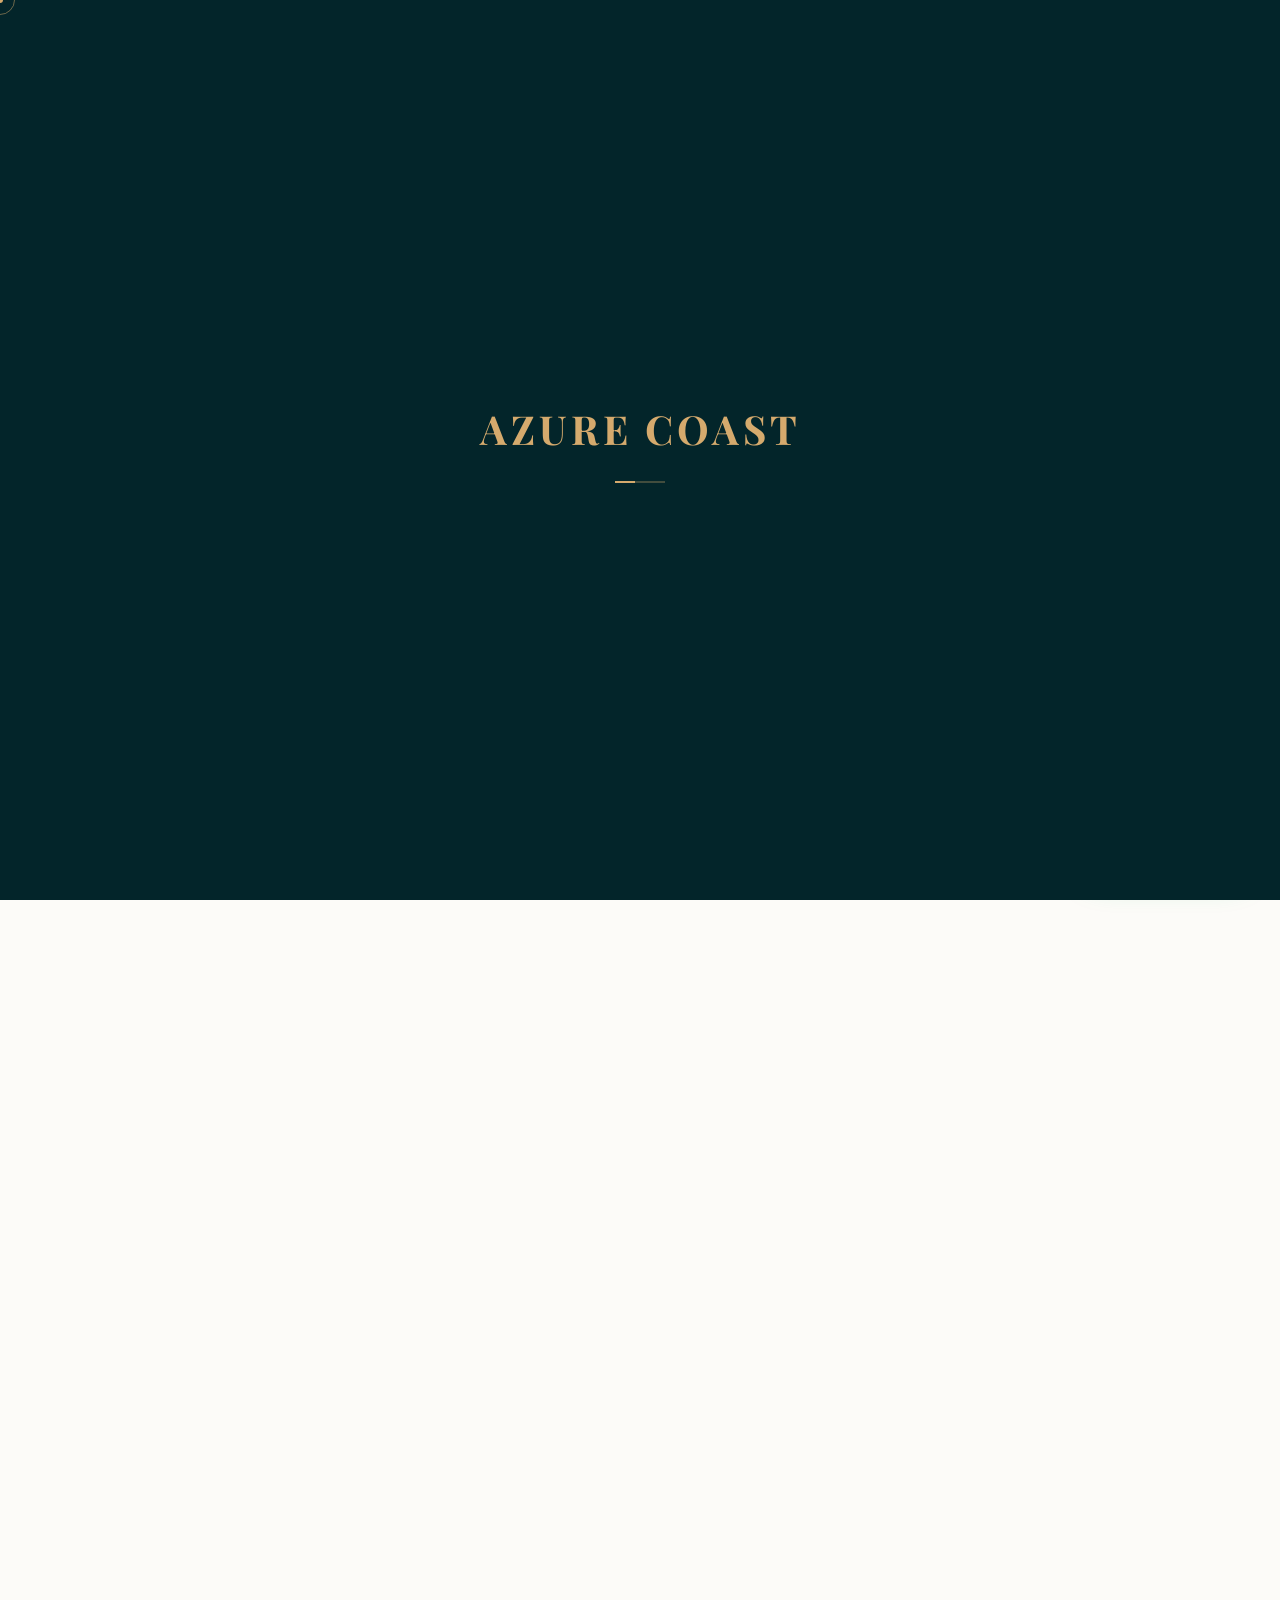
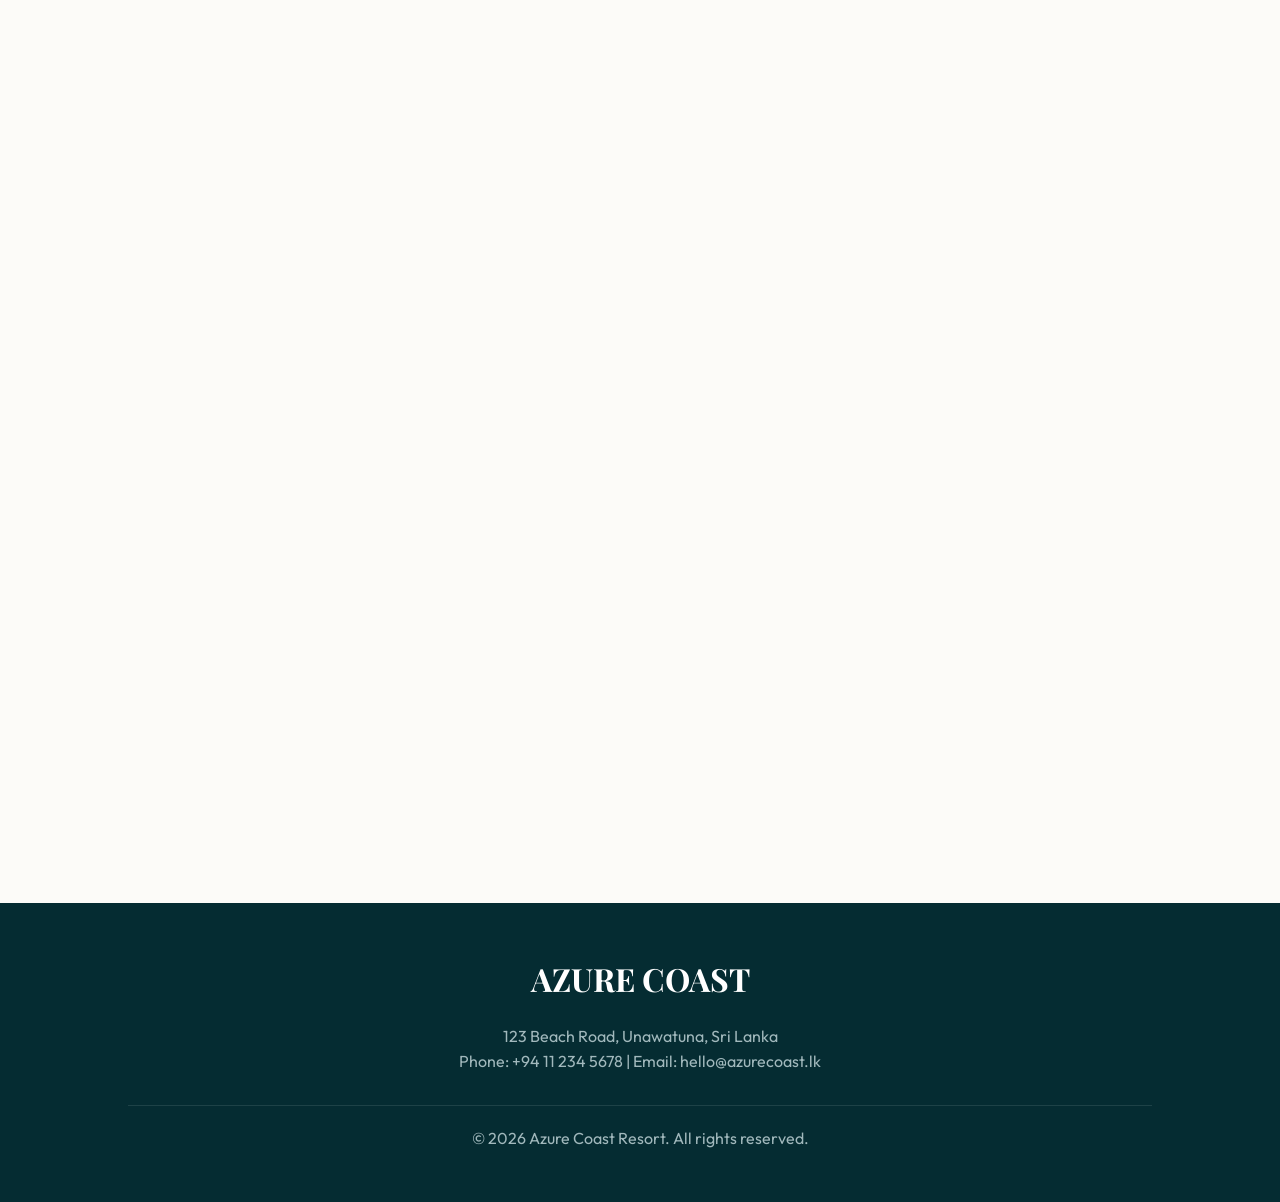
==== target/classes/static/index.html @ c419aaee "Initialize with static files at root" ====
<!DOCTYPE html>
<html lang="en">

<head>
    <meta charset="UTF-8">
    <meta name="viewport" content="width=device-width, initial-scale=1.0">
    <title>Azure Coast Resort | Luxury Beach Hotel Sri Lanka | Best Resort in Unawatuna</title>
    <meta name="description"
        content="Experience ultimate luxury at Azure Coast Resort, a premier beach hotel in Sri Lanka. Stunning ocean views, fine dining, and world-class hospitality in Unawatuna. Book your dream vacation today.">
    <meta name="keywords"
        content="beach hotel Sri Lanka, luxury resort Unawatuna, Sri Lanka beach holiday, Azure Coast Resort, boutique hotel Sri Lanka, best hotel near Galle">
    <link rel="canonical" href="https://azurecoast.lk/index.html">

    <!-- Open Graph / Facebook -->
    <meta property="og:type" content="website">
    <meta property="og:url" content="https://azurecoast.lk/">
    <meta property="og:title" content="Azure Coast Resort | Luxury Beach Hotel Sri Lanka">
    <meta property="og:description"
        content="Experience ultimate luxury at Azure Coast Resort. Stunning ocean views, fine dining, and world-class hospitality in Unawatuna.">
    <meta property="og:image" content="https://azurecoast.lk/images/hero.png">

    <!-- Twitter -->
    <meta property="twitter:card" content="summary_large_image">
    <meta property="twitter:url" content="https://azurecoast.lk/">
    <meta property="twitter:title" content="Azure Coast Resort | Luxury Beach Hotel Sri Lanka">
    <meta property="twitter:description"
        content="Experience ultimate luxury at Azure Coast Resort. Stunning ocean views, fine dining, and world-class hospitality in Unawatuna.">
    <meta property="twitter:image" content="https://azurecoast.lk/images/hero.png">

    <link rel="stylesheet" href="css/index.css">

    <!-- Structured Data (JSON-LD) -->
    <script type="application/ld+json">
    {
      "@context": "https://schema.org",
      "@type": "Hotel",
      "name": "Azure Coast Resort",
      "description": "A premier luxury beach hotel in Unawatuna, Sri Lanka offering stunning ocean views and world-class dining.",
      "image": "https://azurecoast.lk/images/hero.png",
      "address": {
        "@type": "PostalAddress",
        "streetAddress": "123 Beach Road",
        "addressLocality": "Unawatuna",
        "addressRegion": "South",
        "postalCode": "80600",
        "addressCountry": "LK"
      },
      "geo": {
        "@type": "GeoCoordinates",
        "latitude": 6.0142,
        "longitude": 80.2486
      },
      "url": "https://azurecoast.lk",
      "telephone": "+94112345678",
      "starRating": {
        "@type": "Rating",
        "ratingValue": "5"
      }
    }
    </script>
</head>

<body>
    <!-- Premium Preloader -->
    <div id="preloader"
        style="position: fixed; top: 0; left: 0; width: 100%; height: 100%; background: var(--primary); z-index: 9999; display: flex; justify-content: center; align-items: center; transition: opacity 0.8s ease-out;">
        <div style="text-align: center;">
            <h2 class="serif"
                style="color: var(--secondary); font-size: 2.5rem; letter-spacing: 4px; animation: pulse 2s infinite;">
                AZURE COAST</h2>
            <div
                style="width: 50px; height: 2px; background: rgba(213, 170, 109, 0.3); margin: 20px auto; position: relative; overflow: hidden;">
                <div
                    style="position: absolute; top: 0; left: 0; height: 100%; width: 20px; background: var(--secondary); animation: slide 1.5s infinite ease-in-out;">
                </div>
            </div>
        </div>
    </div>

    <!-- Custom Cursor -->
    <div class="cursor-dot"></div>
    <div class="cursor-outline"></div>

    <nav id="navbar">
        <a href="index.html" class="logo">AZURE COAST</a>
        <ul class="nav-links">
            <li><a href="index.html">Home</a></li>
            <li><a href="index.html#about">About</a></li>
            <li><a href="rooms.html">Rooms</a></li>
            <li><a href="menu.html">Dining</a></li>
            <li><a href="index.html#gallery">Gallery</a></li>
            <li><a href="index.html#reviews">Reviews</a></li>
            <li><a href="index.html#faq">FAQ</a></li>
            <li><a href="index.html#contact">Contact</a></li>
        </ul>
        <div class="menu-btn">
            <span></span>
            <span></span>
            <span></span>
        </div>
        <a href="#contact" class="btn btn-primary" style="padding: 10px 25px; font-size: 0.8rem;">Book Now</a>
    </nav>

    <section id="home" class="hero">
        <p>Welcome to Paradise</p>
        <h1>Unforgettable Sri Lankan Escape</h1>
        <p>Discover the perfect blend of modern luxury and tropical serenity on the pristine shores of the Indian Ocean.
        </p>
        <div class="hero-btns">
            <a href="#about" class="btn btn-primary btn-pulse">Explore More</a>
        </div>
    </section>

    <!-- Special Offers Section -->
    <section id="offers-section" style="background: white; display: none;">
        <div class="section-title">
            <h2>Exclusive Packages</h2>
            <p style="color:var(--secondary); font-weight:600; text-transform:uppercase; letter-spacing:2px;">Special
                deals for your perfect stay</p>
        </div>
        <div id="dynamic-offers"
            style="display: grid; grid-template-columns: repeat(auto-fit, minmax(300px, 1fr)); gap: 30px;">
            <!-- Offers loaded via JS -->
        </div>
    </section>

    <section id="about" class="reveal">
        <div class="section-title">
            <p>Our Story</p>
            <h2>Bespoke Coastal Luxury</h2>
        </div>
        <div class="about-grid">
            <div class="about-image reveal-left">
                <img src="images/hero.png" alt="Azure Coast Resort Exterior" class="hover-scale">
            </div>
            <div class="about-content reveal-right">
                <h3>A Sanctuary of Calm</h3>
                <p>Nestled along the golden sands of Sri Lanka's southern coastline, Azure Coast Resort offers a unique
                    escape where every moment is curated for your comfort. From our infinity pools that merge with the
                    horizon to our world-class spa treatments, we redefine the tropical getaway.</p>
                <br>
                <p>Whether you're seeking a romantic retreat or a family adventure, our resort provides the perfect
                    backdrop for memories that last a lifetime.</p>
                <br>
                <a href="#" class="btn btn-primary">Learn Our History</a>
            </div>
        </div>
    </section>

    <section id="rooms" class="reveal" style="background: #fdfaf7;">
        <div class="section-title">
            <p>Your Private Oasis</p>
            <h2>Luxury Accommodations</h2>
        </div>
        <div class="rooms-container" id="dynamic-rooms">
            <div class="room-card">
                <div class="room-img" style="background-image: url('images/suite.png');"></div>
                <div class="room-info">
                    <span class="room-price">From $250 / Night</span>
                    <h4>Ocean View Suite</h4>
                    <p>Wake up to panoramic views of the Indian Ocean from your private balcony.</p>
                    <br>
                    <a href="rooms.html" class="btn btn-primary" style="padding: 10px 20px; font-size: 0.7rem;">Explore
                        Suites</a>
                </div>
            </div>
            <div class="room-card">
                <div class="room-img" style="background-image: url('images/villa.png');"></div>
                <div class="room-info">
                    <span class="room-price">From $650 / Night</span>
                    <h4>Azure Family Villa</h4>
                    <p>Perfect for families, featuring a private pool and direct beach access.</p>
                    <br>
                    <a href="rooms.html" class="btn btn-primary" style="padding: 10px 20px; font-size: 0.7rem;">Explore
                        Suites</a>
                </div>
            </div>
            <div class="room-card">
                <div class="room-img" style="background-image: url('images/cabana.png');"></div>
                <div class="room-info">
                    <span class="room-price">From $400 / Night</span>
                    <h4>Honeymoon Cabana</h4>
                    <p>Our most romantic setting, tucked away in the palm grove with an outdoor spa.</p>
                    <br>
                    <a href="rooms.html" class="btn btn-primary" style="padding: 10px 20px; font-size: 0.7rem;">Explore
                        Suites</a>
                </div>
            </div>
        </div>
    </section>

    <section id="dining" class="reveal">
        <div class="section-title">
            <p>Taste the Tropics</p>
            <h2>Culinary Journey</h2>
        </div>
        <div class="about-grid">
            <div class="about-content reveal-left">
                <h3>Authentic Sri Lankan Flavors</h3>
                <p>Our kitchen is a celebration of the island's rich spice heritage. Each dish is prepared using
                    traditional recipes passed down through generations, using only the freshest local ingredients.</p>
                <br>
                <div class="dining-lists">
                    <div>
                        <h4 style="color: var(--secondary); margin-bottom: 10px;">Signature Dishes</h4>
                        <ul style="list-style: none; font-size: 0.9rem;">
                            <li style="margin-bottom: 8px;">• Jaffna Crab Curry</li>
                            <li style="margin-bottom: 8px;">• Traditional Rice & Curry</li>
                            <li style="margin-bottom: 8px;">• Fresh Lagoon Prawns</li>
                        </ul>
                    </div>
                    <div>
                        <h4 style="color: var(--secondary); margin-bottom: 10px;">Classic Favorites</h4>
                        <ul style="list-style: none; font-size: 0.9rem;">
                            <li style="margin-bottom: 8px;">• Egg Hoppers (Aappa)</li>
                            <li style="margin-bottom: 8px;">• Pol Sambol & Roast Paan</li>
                            <li style="margin-bottom: 8px;">• Wattalappam Dessert</li>
                        </ul>
                    </div>
                </div>
                <a href="menu.html" class="btn btn-primary">Explore Full Menu</a>
            </div>
            <div class="about-image reveal-right">
                <img src="images/food.png" alt="Traditional Sri Lankan Food" class="dining-img hover-scale">
            </div>
        </div>
    </section>

    <!-- Reviews Section -->
    <section id="reviews" class="reveal" style="background: #fff;">
        <div class="section-title">
            <p>Guest Stories</p>
            <h2>What Our Guests Say</h2>
        </div>
        <div id="dynamic-reviews"
            style="display: grid; grid-template-columns: repeat(auto-fit, minmax(300px, 1fr)); gap: 30px; margin-bottom: 50px;">
            <div
                style="background: #f8f9fa; padding: 40px; border-radius: 20px; border-left: 5px solid var(--secondary);">
                <div style="color: var(--secondary); margin-bottom: 15px;">⭐⭐⭐⭐⭐</div>
                <p style="font-style: italic; margin-bottom: 20px;">"The best beach holiday we've ever had. The food was
                    incredible, especially the Jaffna crab curry. The staff treated us like royalty!"</p>
                <div style="display: flex; align-items: center; gap: 15px;">
                    <div style="width: 50px; height: 50px; background: #ddd; border-radius: 50%;"></div>
                    <div>
                        <h5 style="color: var(--primary);">Sarah Jenkins</h5>
                        <small>United Kingdom</small>
                    </div>
                </div>
            </div>
            <div
                style="background: #f8f9fa; padding: 40px; border-radius: 20px; border-left: 5px solid var(--secondary);">
                <div style="color: var(--secondary); margin-bottom: 15px;">⭐⭐⭐⭐⭐</div>
                <p style="font-style: italic; margin-bottom: 20px;">"Absolute paradise. The Honeymoon Cabana was so
                    private and beautiful. We woke up to the sound of waves every morning. Highly recommended!"</p>
                <div style="display: flex; align-items: center; gap: 15px;">
                    <div style="width: 50px; height: 50px; background: #ddd; border-radius: 50%;"></div>
                    <div>
                        <h5 style="color: var(--primary);">Anura & Dilini</h5>
                        <small>Sri Lanka</small>
                    </div>
                </div>
            </div>
            <div
                style="background: #f8f9fa; padding: 40px; border-radius: 20px; border-left: 5px solid var(--secondary);">
                <div style="color: var(--secondary); margin-bottom: 15px;">⭐⭐⭐⭐⭐</div>
                <p style="font-style: italic; margin-bottom: 20px;">"Professional service and stunning views. The
                    infinity pool is out of this world. We will definitely be coming back next year."</p>
                <div style="display: flex; align-items: center; gap: 15px;">
                    <div style="width: 50px; height: 50px; background: #ddd; border-radius: 50%;"></div>
                    <div>
                        <h5 style="color: var(--primary);">Markus Weber</h5>
                        <small>Germany</small>
                    </div>
                </div>
            </div>
        </div>

        <div
            style="max-width: 600px; margin: 0 auto; background: #f8f9fa; padding: 40px; border-radius: 20px; box-shadow: 0 10px 30px rgba(0,0,0,0.05);">
            <h3 style="text-align: center; color: var(--primary); margin-bottom: 20px;">Share Your Experience</h3>
            <form id="review-form" style="display: flex; flex-direction: column; gap: 15px;">
                <input type="text" id="rev_name" placeholder="Your Name"
                    style="padding: 15px; border-radius: 10px; border: 1px solid #ddd;" required>
                <input type="text" id="rev_country" placeholder="Your Country"
                    style="padding: 15px; border-radius: 10px; border: 1px solid #ddd;" required>
                <textarea id="rev_text" placeholder="Write your review here..."
                    style="padding: 15px; border-radius: 10px; border: 1px solid #ddd; height: 100px;"
                    required></textarea>
                <button type="submit" class="btn btn-primary" style="align-self: flex-start;">Submit Review</button>
            </form>
        </div>
    </section>

    <section id="experiences" class="reveal" style="background: #f1f5f9;">
        <div class="section-title">
            <p>Beyond the Shore</p>
            <h2>Island Experiences</h2>
        </div>
        <div style="display: grid; grid-template-columns: repeat(auto-fit, minmax(250px, 1fr)); gap: 20px;">
            <div class="stagger-item"
                style="background: white; padding: 30px; border-radius: 20px; text-align: center; box-shadow: 0 10px 30px rgba(0,0,0,0.05);">
                <div class="float-element" style="font-size: 3rem; margin-bottom: 10px;">🐋</div>
                <h4 style="font-family: 'Playfair Display', serif; color: var(--primary); margin-bottom: 10px;">Whale
                    Watching</h4>
                <p>Set sail into the deep blue to witness the majestic blue whales in their natural habitat.</p>
            </div>
            <div class="stagger-item"
                style="background: white; padding: 30px; border-radius: 20px; text-align: center; box-shadow: 0 10px 30px rgba(0,0,0,0.05);">
                <div class="float-element" style="font-size: 3rem; margin-bottom: 10px;" style="animation-delay: 0.5s;">
                    🐢</div>
                <h4 style="font-family: 'Playfair Display', serif; color: var(--primary); margin-bottom: 10px;">Turtle
                    Conservation</h4>
                <p>Visit our nearby sanctuary and participate in the release of baby turtles into the ocean.</p>
            </div>
            <div class="stagger-item"
                style="background: white; padding: 30px; border-radius: 20px; text-align: center; box-shadow: 0 10px 30px rgba(0,0,0,0.05);">
                <div class="float-element" style="font-size: 3rem; margin-bottom: 10px;" style="animation-delay: 1s;">🧘
                </div>
                <h4 style="font-family: 'Playfair Display', serif; color: var(--primary); margin-bottom: 10px;">Daily
                    Yoga & Spa</h4>
                <p>Rejuvenate your mind and body with sunrise yoga on the beach and Ayurvedic spa treatments.</p>
            </div>
            <div class="stagger-item"
                style="background: white; padding: 30px; border-radius: 20px; text-align: center; box-shadow: 0 10px 30px rgba(0,0,0,0.05);">
                <div class="float-element" style="font-size: 3rem; margin-bottom: 10px;" style="animation-delay: 1.5s;">
                    🏄</div>
                <h4 style="font-family: 'Playfair Display', serif; color: var(--primary); margin-bottom: 10px;">Surfing
                    School</h4>
                <p>Learn to ride the waves of Unawatuna with our professional surf instructors.</p>
            </div>
        </div>
    </section>

    <section id="gallery" class="reveal">
        <div class="section-title">
            <p>Visual Journey</p>
            <h2>Resort Gallery</h2>
        </div>
        <div class="gallery-grid" id="dynamic-gallery">
            <div class="gallery-item"><img src="images/hero.png" alt="Azure Coast Resort Entrance"></div>
            <div class="gallery-item"><img src="images/suite.png" alt="Luxury Ocean View Suite Interior"></div>
            <div class="gallery-item"><img src="images/food.png" alt="Exquisite Dining Experience"></div>
            <div class="gallery-item"><img src="images/villa.png" alt="Family Villa with Private Pool"></div>
            <div class="gallery-item"><img src="images/cabana.png" alt="Honeymoon Cabana at Sunset"></div>
            <div class="gallery-item"
                style="background: var(--primary); display: flex; align-items: center; justify-content: center; border-radius: 10px; color: white; text-align: center; padding: 20px;">
                <div>
                    <h4 style="margin-bottom: 10px;">More Moments</h4>
                    <p style="font-size: 0.8rem;">Follow us on Instagram for daily updates</p>
                    <br>
                    <a href="#" class="btn btn-primary" style="padding: 10px 20px; font-size: 0.7rem;">@azurecoast</a>
                </div>
            </div>
        </div>
    </section>

    <section id="faq" class="reveal" style="background: #fdfaf7;">
        <div class="section-title">
            <p>Common Questions</p>
            <h2>Find Your Answers</h2>
        </div>
        <div class="faq-container" style="max-width: 800px; margin: 0 auto;">
            <div class="faq-item">
                <div class="faq-question">What is the check-in and check-out time?</div>
                <div class="faq-answer">Check-in time is from 2:00 PM, and check-out time is until 12:00 PM. Early
                    check-in or late check-out is subject to availability.</div>
            </div>
            <div class="faq-item">
                <div class="faq-question">Does the hotel provide airport transfers?</div>
                <div class="faq-answer">Yes, we provide luxury airport transfers from Bandaranaike International Airport
                    (BIA). Please contact us with your flight details to arrange a pickup.</div>
            </div>
            <div class="faq-item">
                <div class="faq-question">Are there any vegetarian/vegan options in the menu?</div>
                <div class="faq-answer">Absolutely! Our menu features a wide variety of authentic Sri Lankan vegetarian
                    and vegan dishes prepared with fresh local ingredients.</div>
            </div>
            <div class="faq-item">
                <div class="faq-question">Is the resort kid-friendly?</div>
                <div class="faq-answer">Yes, we are very family-oriented. Our Family Villa is perfect for kids, and we
                    offer a range of activities and kids' menus.</div>
            </div>
        </div>
    </section>

    <section id="location" class="reveal">
        <div class="section-title">
            <p>How to Reach Us</p>
            <h2>Our Location</h2>
        </div>
        <div class="map-container"
            style="border-radius: 20px; overflow: hidden; height: 400px; box-shadow: 0 10px 30px rgba(0,0,0,0.1);">
            <iframe
                src="https://www.google.com/maps/embed?pb=!1m18!1m12!1m3!1d15873.344403603417!2d80.24075459385966!3d6.014264654313271!2m3!1f0!2f0!3f0!3m2!1i1024!2i768!4f13.1!3m3!1m2!1s0x3ae172f3a61f52d9%3A0x6b499e19d20c58e4!2sUnawatuna%20Beach!5e0!3m2!1sen!2slk!4v1710594248542!5m2!1sen!2slk"
                width="100%" height="100%" style="border:0;" allowfullscreen="" loading="lazy"
                referrerpolicy="no-referrer-when-downgrade">
            </iframe>
        </div>
    </section>

    <section id="contact" class="reveal" style="background: var(--primary); color: white;">
        <div class="section-title">
            <p style="color: var(--accent);">Get In Touch</p>
            <h2 style="color: white;">Plan Your Stay</h2>
        </div>
        <div style="max-width: 600px; margin: 0 auto;">
            <form id="contact-form" style="display: flex; flex-direction: column; gap: 20px;">
                <input type="text" id="contact_name" placeholder="Full Name"
                    style="padding: 15px; border-radius: 10px; border: none;" required>
                <input type="email" id="contact_email" placeholder="Email Address"
                    style="padding: 15px; border-radius: 10px; border: none;" required>
                <select id="contact_room" style="padding: 15px; border-radius: 10px; border: none;">
                    <option value="">Select Room Type</option>
                    <option value="suite">Ocean View Suite</option>
                    <option value="penthouse">Panorama Penthouse</option>
                    <option value="deluxe">Garden Deluxe</option>
                </select>
                <textarea id="contact_message" placeholder="Special Requests"
                    style="padding: 15px; border-radius: 10px; border: none; height: 100px;"></textarea>
                <button type="submit" class="btn btn-primary">Send Inquiry</button>
            </form>
        </div>
    </section>

    <!-- Newsletter Section -->
    <section class="reveal" style="background: #064047; padding: 60px 10%; color: white; text-align: center;">
        <h2 style="font-family: 'Playfair Display', serif; font-size: 2.5rem; margin-bottom: 15px;">Subscribe for
            Updates</h2>
        <p style="color: #a1b8bc; margin-bottom: 30px;">Join our newsletter for exclusive offers, local events and more
            secret escapes.</p>
        <form id="newsletterForm"
            style="display: flex; justify-content: center; gap: 10px; max-width: 500px; margin: 0 auto; flex-wrap: wrap;">
            <input type="email" placeholder="Your Email Address" required
                style="flex-grow: 1; padding: 15px; border-radius: 5px; border: none; min-width: 250px;">
            <button type="submit" class="btn"
                style="background: var(--secondary); color: white; border: none; padding: 15px 30px; font-weight: bold; border-radius: 5px;">Subscribe</button>
        </form>
    </section>

    <footer style="padding: 50px 10%; background: #052c32; color: #a1b8bc; text-align: center;">
        <h3 class="serif" style="color: white; font-size: 2rem; margin-bottom: 20px;">AZURE COAST</h3>
        <p>123 Beach Road, Unawatuna, Sri Lanka</p>
        <p>Phone: +94 11 234 5678 | Email: hello@azurecoast.lk</p>
        <div style="margin-top: 30px; border-top: 1px solid rgba(255,255,255,0.1); padding-top: 20px;">
            <p>&copy; 2026 Azure Coast Resort. All rights reserved.</p>
        </div>
    </footer>

    <!-- WhatsApp Floating Button -->
    <a href="https://wa.me/94112345678" class="whatsapp-btn" target="_blank" aria-label="Chat on WhatsApp">
        <svg viewBox="0 0 448 512" width="25" height="25" fill="white">
            <path
                d="M380.9 97.1C339 55.1 283.2 32 223.9 32c-122.4 0-222 99.6-222 222 0 39.1 10.2 77.3 29.6 111L0 480l117.7-30.9c32.4 17.7 68.9 27 106.1 27h.1c122.3 0 224.1-99.6 224.1-222 0-59.3-25.2-115-67.1-157zm-157 341.6c-33.2 0-65.7-8.9-94-25.7l-6.7-4-69.8 18.3L72 359.2l-4.4-7c-18.5-29.4-28.2-63.3-28.2-98.2 0-101.7 82.8-184.5 184.6-184.5 49.3 0 95.6 19.2 130.4 54.1 34.8 34.9 56.2 81.2 56.1 130.5 0 101.8-84.9 184.6-186.6 184.6zm101.2-138.2c-5.5-2.8-32.8-16.2-37.9-18-5.1-1.9-8.8-2.8-12.5 2.8-3.7 5.6-14.3 18-17.6 21.8-3.2 3.7-6.5 4.2-12 1.4-5.5-2.8-23.2-8.5-44.2-27.2-16.4-14.6-27.4-32.7-30.6-38.2-3.2-5.6-.3-8.6 2.5-11.3 2.5-2.5 5.6-6.5 8.3-9.7 2.8-3.3 3.7-5.6 5.5-9.3 1.8-3.7 .9-6.9-.5-9.7-1.4-2.8-12.5-30.1-17.1-41.2-4.5-10.8-9.1-9.3-12.5-9.5-3.2-.2-6.9-.2-10.6-.2-3.7 0-9.7 1.4-14.8 6.9-5.1 5.6-19.4 19-19.4 46.3 0 27.3 19.9 53.7 22.6 57.4 2.8 3.7 39.1 59.7 94.8 83.8 13.2 5.8 23.5 9.2 31.6 11.8 13.3 4.2 25.4 3.6 35 2.2 10.7-1.6 32.8-13.4 37.4-26.4 4.6-13 4.6-24.1 3.2-26.4-1.3-2.5-5-3.9-10.5-6.6z" />
        </svg>
        <span>Chat with Us</span>
    </a>

    <script src="js/index.js?v=2.0"></script>
</body>

</html>
---- target/classes/static/css/index.css ----
@import url('https://fonts.googleapis.com/css2?family=Outfit:wght@300;400;600;700&family=Playfair+Display:ital,wght@0,400;0,700;1,400&display=swap');

:root {
    --primary: #03252a;
    /* Richer Dark Teal */
    --secondary: #d5aa6d;
    /* Premium Gold */
    --accent: #f2ebd9;
    /* Warm Champagne */
    --text-dark: #19272b;
    --text-light: #ffffff;
    --background: #fcfbf8;
    --glass: rgba(255, 255, 255, 0.1);
    --transition: all 0.6s cubic-bezier(0.25, 1, 0.35, 1);
    --ease-out: cubic-bezier(0.34, 1.56, 0.64, 1);
}

/* Custom Selection / Scrollbar */
::selection {
    background: var(--secondary);
    color: #fff;
}

::-webkit-scrollbar {
    width: 10px;
}

::-webkit-scrollbar-track {
    background: var(--background);
}

::-webkit-scrollbar-thumb {
    background: var(--primary);
    border-radius: 5px;
}

::-webkit-scrollbar-thumb:hover {
    background: var(--secondary);
}

* {
    margin: 0;
    padding: 0;
    box-sizing: border-box;
}

body {
    font-family: 'Outfit', sans-serif;
    line-height: 1.6;
    color: var(--text-dark);
    background-color: var(--background);
    overflow-x: hidden;
}

h1,
h2,
h3,
.serif {
    font-family: 'Playfair Display', serif;
}

/* Navigation */
nav {
    position: fixed;
    top: 0;
    width: 100%;
    padding: 20px 50px;
    display: flex;
    justify-content: space-between;
    align-items: center;
    z-index: 1000;
    transition: var(--transition);
}

nav.scrolled {
    background: rgba(255, 255, 255, 0.85);
    backdrop-filter: blur(15px);
    -webkit-backdrop-filter: blur(15px);
    box-shadow: 0 5px 30px rgba(0, 0, 0, 0.05);
    padding: 15px 50px;
}

.logo {
    font-size: 1.8rem;
    font-weight: 700;
    color: var(--text-light);
    text-decoration: none;
    letter-spacing: 2px;
}

nav.scrolled .logo {
    color: var(--primary);
}

.nav-links {
    display: flex;
    gap: 30px;
    list-style: none;
}

.nav-links a {
    text-decoration: none;
    color: var(--text-light);
    font-weight: 500;
    font-size: 0.9rem;
    text-transform: uppercase;
    letter-spacing: 1px;
    transition: var(--transition);
}

nav.scrolled .nav-links a {
    color: var(--text-dark);
}

.nav-links a:hover {
    color: var(--secondary);
}

/* Hero Section */
.hero {
    height: 100vh;
    background: linear-gradient(rgba(0, 0, 0, 0.3), rgba(0, 0, 0, 0.3)), url('../images/hero.png');
    background-size: cover;
    background-position: center;
    display: flex;
    flex-direction: column;
    justify-content: center;
    align-items: center;
    text-align: center;
    color: white;
    padding: 0 20px;
}

.hero h1 {
    font-size: 5rem;
    margin-bottom: 20px;
    opacity: 0;
    transform: translateY(30px);
    animation: fadeInUp 1s forwards 0.5s;
}

.hero p {
    font-size: 1.5rem;
    margin-bottom: 30px;
    max-width: 700px;
    opacity: 0;
    transform: translateY(30px);
    animation: fadeInUp 1s forwards 0.8s;
}

.btn {
    padding: 15px 40px;
    border-radius: 50px;
    text-decoration: none;
    font-weight: 600;
    text-transform: uppercase;
    letter-spacing: 1px;
    transition: var(--transition);
    cursor: pointer;
    border: none;
}

.btn-primary {
    background: var(--secondary);
    color: white;
    position: relative;
    overflow: hidden;
    z-index: 1;
}

.btn-primary::before {
    content: '';
    position: absolute;
    top: 0;
    left: 0;
    width: 0;
    height: 100%;
    background: var(--primary);
    transition: var(--transition);
    z-index: -1;
    border-radius: 50px;
}

.btn-primary:hover {
    color: white;
    transform: translateY(-3px);
    box-shadow: 0 10px 25px rgba(213, 170, 109, 0.4);
}

.btn-primary:hover::before {
    width: 100%;
}

/* Sections */
section {
    padding: 100px 10%;
}

.section-title {
    text-align: center;
    margin-bottom: 60px;
}

.section-title h2 {
    font-size: 3rem;
    color: var(--primary);
    margin-bottom: 15px;
}

.section-title p {
    color: var(--secondary);
    font-weight: 600;
    text-transform: uppercase;
    letter-spacing: 2px;
}

/* Features/About */
.about-grid {
    display: grid;
    grid-template-columns: 1fr 1fr;
    gap: 50px;
    align-items: center;
}

.about-content h3 {
    font-size: 2.5rem;
    margin-bottom: 20px;
    color: var(--primary);
}

.about-image img {
    width: 100%;
    border-radius: 20px;
    box-shadow: 20px 20px 0 var(--accent);
}

/* Room Cards */
.rooms-container {
    display: grid;
    grid-template-columns: repeat(auto-fit, minmax(300px, 1fr));
    gap: 30px;
}

.room-card {
    background: white;
    border-radius: 20px;
    overflow: hidden;
    box-shadow: 0 10px 30px rgba(0, 0, 0, 0.05);
    transition: var(--transition);
}

.room-card:hover {
    transform: translateY(-10px);
    box-shadow: 0 20px 40px rgba(0, 0, 0, 0.1);
}

.room-img {
    height: 250px;
    background-size: cover;
    background-position: center;
}

.room-info {
    padding: 30px;
}

.room-info h4 {
    font-family: 'Playfair Display', serif;
    font-size: 1.5rem;
    margin-bottom: 10px;
    color: var(--primary);
}

.room-price {
    color: var(--secondary);
    font-weight: 700;
    font-size: 1.2rem;
    margin-bottom: 15px;
    display: block;
}

/* Mobile Navigation Toggle */
.menu-btn {
    display: none;
    flex-direction: column;
    gap: 5px;
    cursor: pointer;
    z-index: 2000;
}

.menu-btn span {
    width: 30px;
    height: 3px;
    background: var(--text-light);
    transition: var(--transition);
}

nav.scrolled .menu-btn span {
    background: var(--primary);
}

/* Responsive Styles */
@media (max-width: 992px) {
    nav {
        padding: 15px 30px;
    }

    .hero h1 {
        font-size: 3.5rem;
    }

    .about-grid {
        grid-template-columns: 1fr;
        gap: 30px;
    }

    .section-title h2 {
        font-size: 2.5rem;
    }

    .room-detail-card {
        grid-template-columns: 1fr;
        gap: 30px;
        direction: ltr !important;
    }

    .room-image-large img {
        height: 350px;
    }
}

@media (max-width: 768px) {
    .menu-btn {
        display: flex;
    }

    .nav-links {
        position: fixed;
        top: 0;
        right: -100%;
        width: 80%;
        height: 100vh;
        background: white;
        flex-direction: column;
        justify-content: center;
        align-items: center;
        transition: 0.5s cubic-bezier(0.4, 0, 0.2, 1);
        box-shadow: -10px 0 30px rgba(0, 0, 0, 0.1);
        z-index: 1500;
    }

    .nav-links.active {
        right: 0;
    }

    .nav-links li {
        margin: 15px 0;
    }

    .nav-links a {
        color: var(--text-dark) !important;
        font-size: 1.3rem;
    }

    nav .btn-primary {
        display: none;
    }

    .hero {
        padding: 0 15px;
    }

    .hero h1 {
        font-size: 2.5rem;
        word-wrap: break-word;
    }

    .hero p {
        font-size: 1rem;
        margin-bottom: 25px;
    }

    section {
        padding: 60px 20px;
    }

    .section-title {
        margin-bottom: 40px;
    }

    .section-title h2 {
        font-size: 2rem;
    }

    .about-image img {
        box-shadow: 10px 10px 0 var(--accent);
    }

    .about-content h3 {
        font-size: 1.8rem;
    }

    .rooms-container {
        grid-template-columns: 1fr;
    }

    .gallery-grid {
        grid-template-columns: repeat(auto-fit, minmax(180px, 1fr));
    }
}

@media (max-width: 480px) {
    .hero h1 {
        font-size: 2rem;
    }

    .section-title h2 {
        font-size: 1.8rem;
    }

    .btn {
        padding: 12px 30px;
        font-size: 0.9rem;
    }

    .gallery-grid {
        grid-template-columns: 1fr;
    }

    .room-img {
        height: 200px;
    }
}

/* Gallery Section */
.gallery-grid {
    display: grid;
    grid-template-columns: repeat(auto-fit, minmax(250px, 1fr));
    gap: 15px;
    margin-top: 30px;
}

.gallery-item {
    height: 250px;
    overflow: hidden;
    border-radius: 10px;
    cursor: pointer;
    transition: var(--transition);
}

.gallery-item img {
    width: 100%;
    height: 100%;
    object-fit: cover;
    transition: var(--transition);
}

.gallery-item:hover img {
    transform: scale(1.1);
}

/* FAQ Section */
.faq-item {
    background: white;
    padding: 20px;
    border-radius: 10px;
    margin-bottom: 15px;
    box-shadow: 0 5px 15px rgba(0, 0, 0, 0.05);
}

.faq-question {
    font-weight: 700;
    color: var(--primary);
    cursor: pointer;
    position: relative;
    padding-right: 30px;
}

.faq-question::after {
    content: var(--icon, '+');
    position: absolute;
    right: 0;
    top: 50%;
    transform: translateY(-50%);
    font-size: 1.5rem;
    color: var(--secondary);
    transition: var(--transition);
}

.faq-answer {
    max-height: 0;
    overflow: hidden;
    transition: var(--transition);
    opacity: 0;
}

.faq-item.active .faq-answer {
    max-height: 200px;
    margin-top: 15px;
    opacity: 1;
}

.faq-item.active .faq-question::after {
    color: var(--primary);
}

/* WhatsApp Floating Button */
.whatsapp-btn {
    position: fixed;
    bottom: 30px;
    right: 30px;
    background: #25d366;
    color: white;
    padding: 12px 25px;
    border-radius: 50px;
    display: flex;
    align-items: center;
    gap: 10px;
    text-decoration: none;
    box-shadow: 0 10px 30px rgba(37, 211, 102, 0.4);
    z-index: 999;
    transition: var(--transition);
}

.whatsapp-btn:hover {
    transform: translateY(-5px) scale(1.05);
    background: #128c7e;
}

.whatsapp-btn span {
    font-weight: 600;
    font-size: 0.9rem;
}

/* Dining Section Fixes */
.dining-lists {
    display: grid;
    grid-template-columns: 1fr 1fr;
    gap: 20px;
    margin-bottom: 20px;
}

@media (max-width: 550px) {
    .dining-lists {
        grid-template-columns: 1fr;
    }
}

/* Menu Grid Fix */
.menu-grid {
    display: grid;
    grid-template-columns: repeat(auto-fit, minmax(280px, 1fr));
    gap: 30px;
    margin-top: 40px;
}

.dining-img {
    width: 100%;
    border-radius: 20px;
    box-shadow: -20px 20px 0 var(--accent);
    transition: var(--transition);
}

@media (max-width: 768px) {
    .dining-img {
        box-shadow: -10px 10px 0 var(--accent);
    }
}

@media (max-width: 600px) {
    .whatsapp-btn span {
        display: none;
    }

    .whatsapp-btn {
        padding: 15px;
        right: 20px;
        bottom: 20px;
    }
}

/* --- Advanced Animations --- */

/* Keyframes */
@keyframes fadeInUp {
    from {
        opacity: 0;
        transform: translateY(30px);
    }

    to {
        opacity: 1;
        transform: translateY(0);
    }
}

@keyframes fadeInLeft {
    from {
        opacity: 0;
        transform: translateX(-50px);
    }

    to {
        opacity: 1;
        transform: translateX(0);
    }
}

@keyframes fadeInRight {
    from {
        opacity: 0;
        transform: translateX(50px);
    }

    to {
        opacity: 1;
        transform: translateX(0);
    }
}

@keyframes float {
    0% {
        transform: translateY(0px);
    }

    50% {
        transform: translateY(-15px);
    }

    100% {
        transform: translateY(0px);
    }
}

@keyframes pulse {
    0% {
        transform: scale(1);
        box-shadow: 0 0 0 0 rgba(212, 163, 115, 0.4);
    }

    70% {
        transform: scale(1.05);
        box-shadow: 0 0 0 15px rgba(212, 163, 115, 0);
    }

    100% {
        transform: scale(1);
        box-shadow: 0 0 0 0 rgba(212, 163, 115, 0);
    }
}

/* Scroll reveal variations */
.reveal {
    opacity: 0;
    transform: translateY(40px);
    transition: 0.8s cubic-bezier(0.22, 1, 0.36, 1);
}

.reveal-left {
    opacity: 0;
    transform: translateX(-50px);
    transition: 0.8s cubic-bezier(0.22, 1, 0.36, 1);
}

.reveal-right {
    opacity: 0;
    transform: translateX(50px);
    transition: 0.8s cubic-bezier(0.22, 1, 0.36, 1);
}

.reveal.active,
.reveal-left.active,
.reveal-right.active {
    opacity: 1;
    transform: translate(0, 0);
}

/* Micro-interactions */
.float-element {
    animation: float 4s ease-in-out infinite;
}

.hover-scale {
    transition: 0.8s cubic-bezier(0.25, 1, 0.35, 1);
}

.hover-scale:hover {
    transform: scale(1.08) rotate(1deg);
}

/* Staggered loading for grids */
.stagger-item {
    opacity: 0;
    transform: translateY(20px);
}

.stagger-item.active {
    animation: fadeInUp 0.6s forwards;
}

/* Button Pulse for Booking */
.btn-pulse {
    animation: pulse 2s infinite;
}

/* Smooth fade for images */
img {
    transition: filter 0.5s ease;
}

img:hover {
    filter: brightness(1.05);
}

@media (max-width: 768px) {
    .menu-grid {
        grid-template-columns: 1fr;
    }

    .rooms-hero h1,
    .menu-hero h1 {
        font-size: 2.2rem !important;
    }

    .menu-section {
        padding: 20px;
    }
}

/* --- Premium Preloader & Custom Cursor --- */

@keyframes slide {
    0% {
        left: -20px;
    }

    100% {
        left: 100%;
    }
}

body {
    cursor: none;
    /* Hide default cursor */
}

.cursor-dot {
    width: 6px;
    height: 6px;
    background: var(--secondary);
    position: fixed;
    border-radius: 50%;
    pointer-events: none;
    z-index: 10000;
    transform: translate(-50%, -50%);
    transition: width 0.2s, height 0.2s, background 0.2s;
}

.cursor-outline {
    width: 30px;
    height: 30px;
    border: 1px solid rgba(213, 170, 109, 0.5);
    position: fixed;
    border-radius: 50%;
    pointer-events: none;
    z-index: 9999;
    transform: translate(-50%, -50%);
    transition: width 0.2s, height 0.2s, background 0.2s;
    transition-timing-function: ease-out;
}

/* Hover effects for custom cursor */
a:hover~.cursor-outline,
button:hover~.cursor-outline,
.btn:hover~.cursor-outline,
.hover-scale:hover~.cursor-outline {
    width: 50px;
    height: 50px;
    border: 1px solid var(--secondary);
    background: rgba(213, 170, 109, 0.1);
}

@media (max-width: 768px) {
    body {
        cursor: auto;
        /* Show default cursor on mobile */
    }

    .cursor-dot,
    .cursor-outline {
        display: none;
    }
}
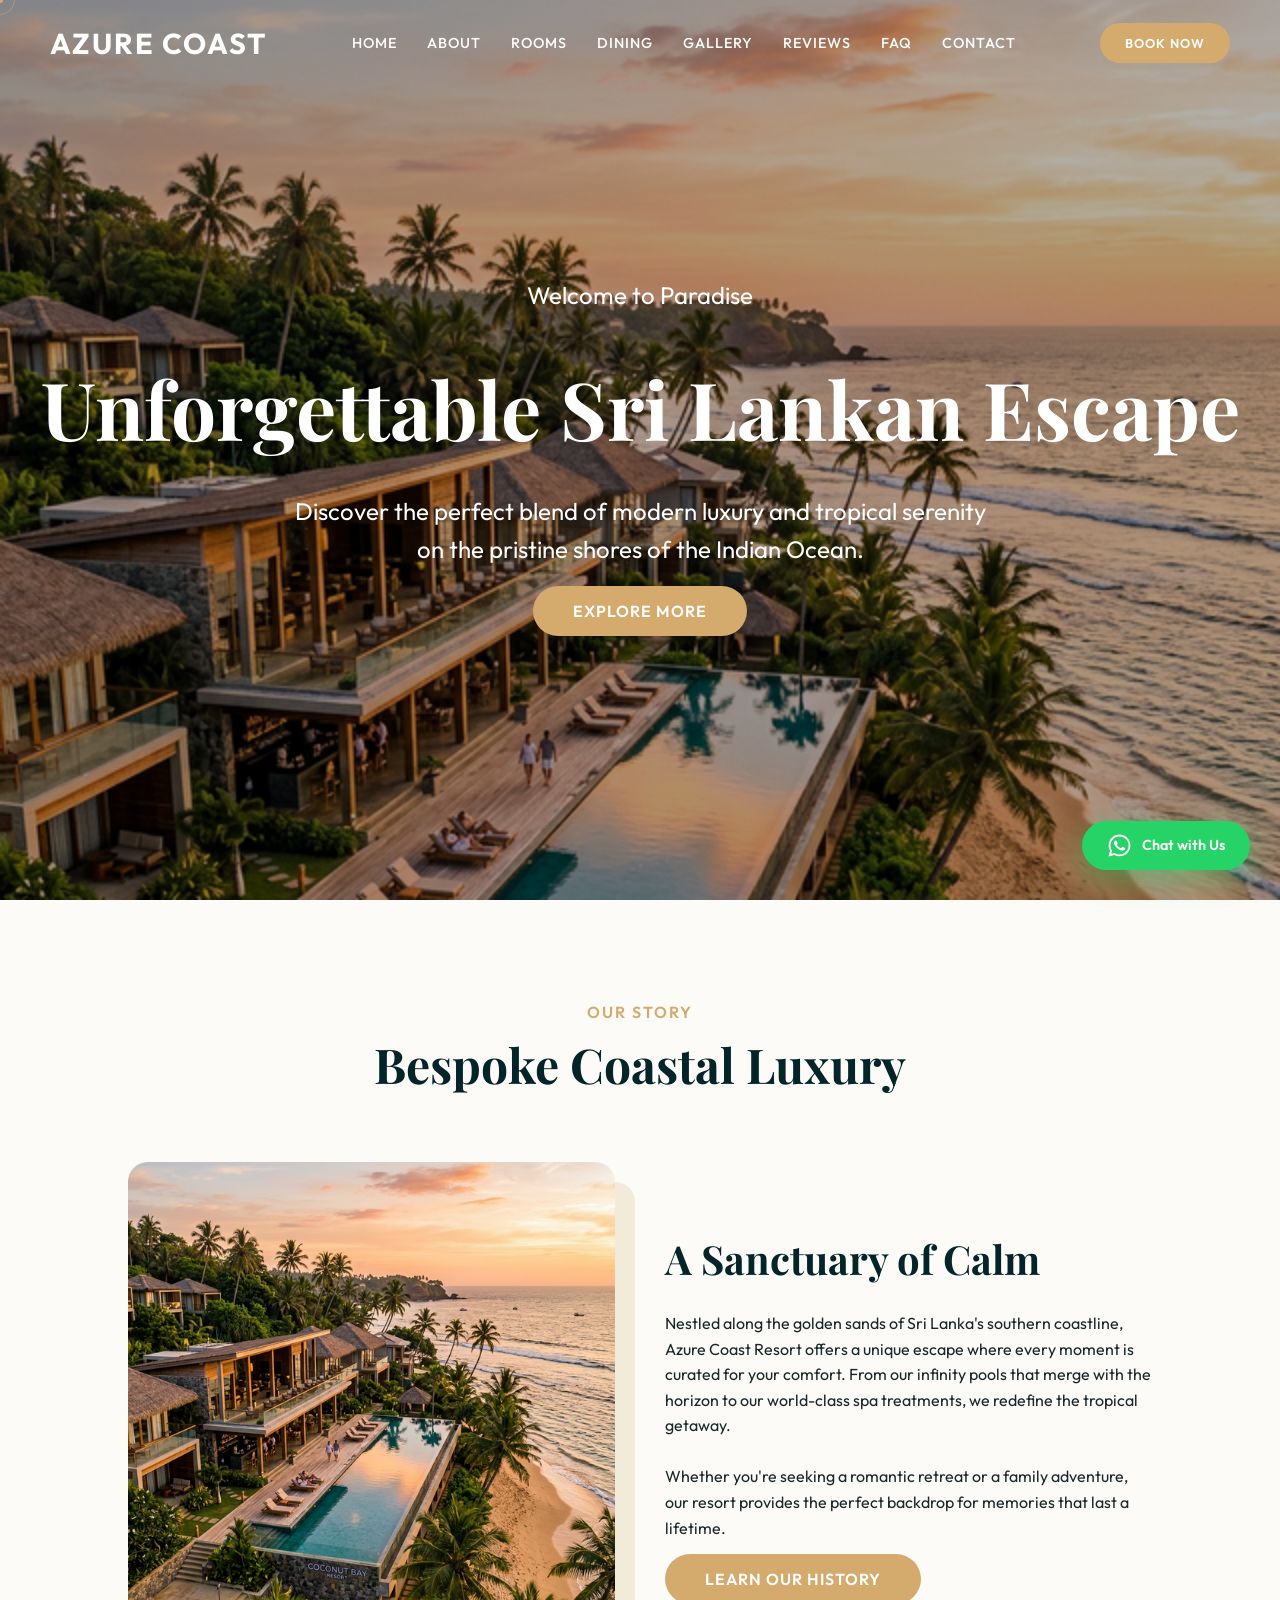
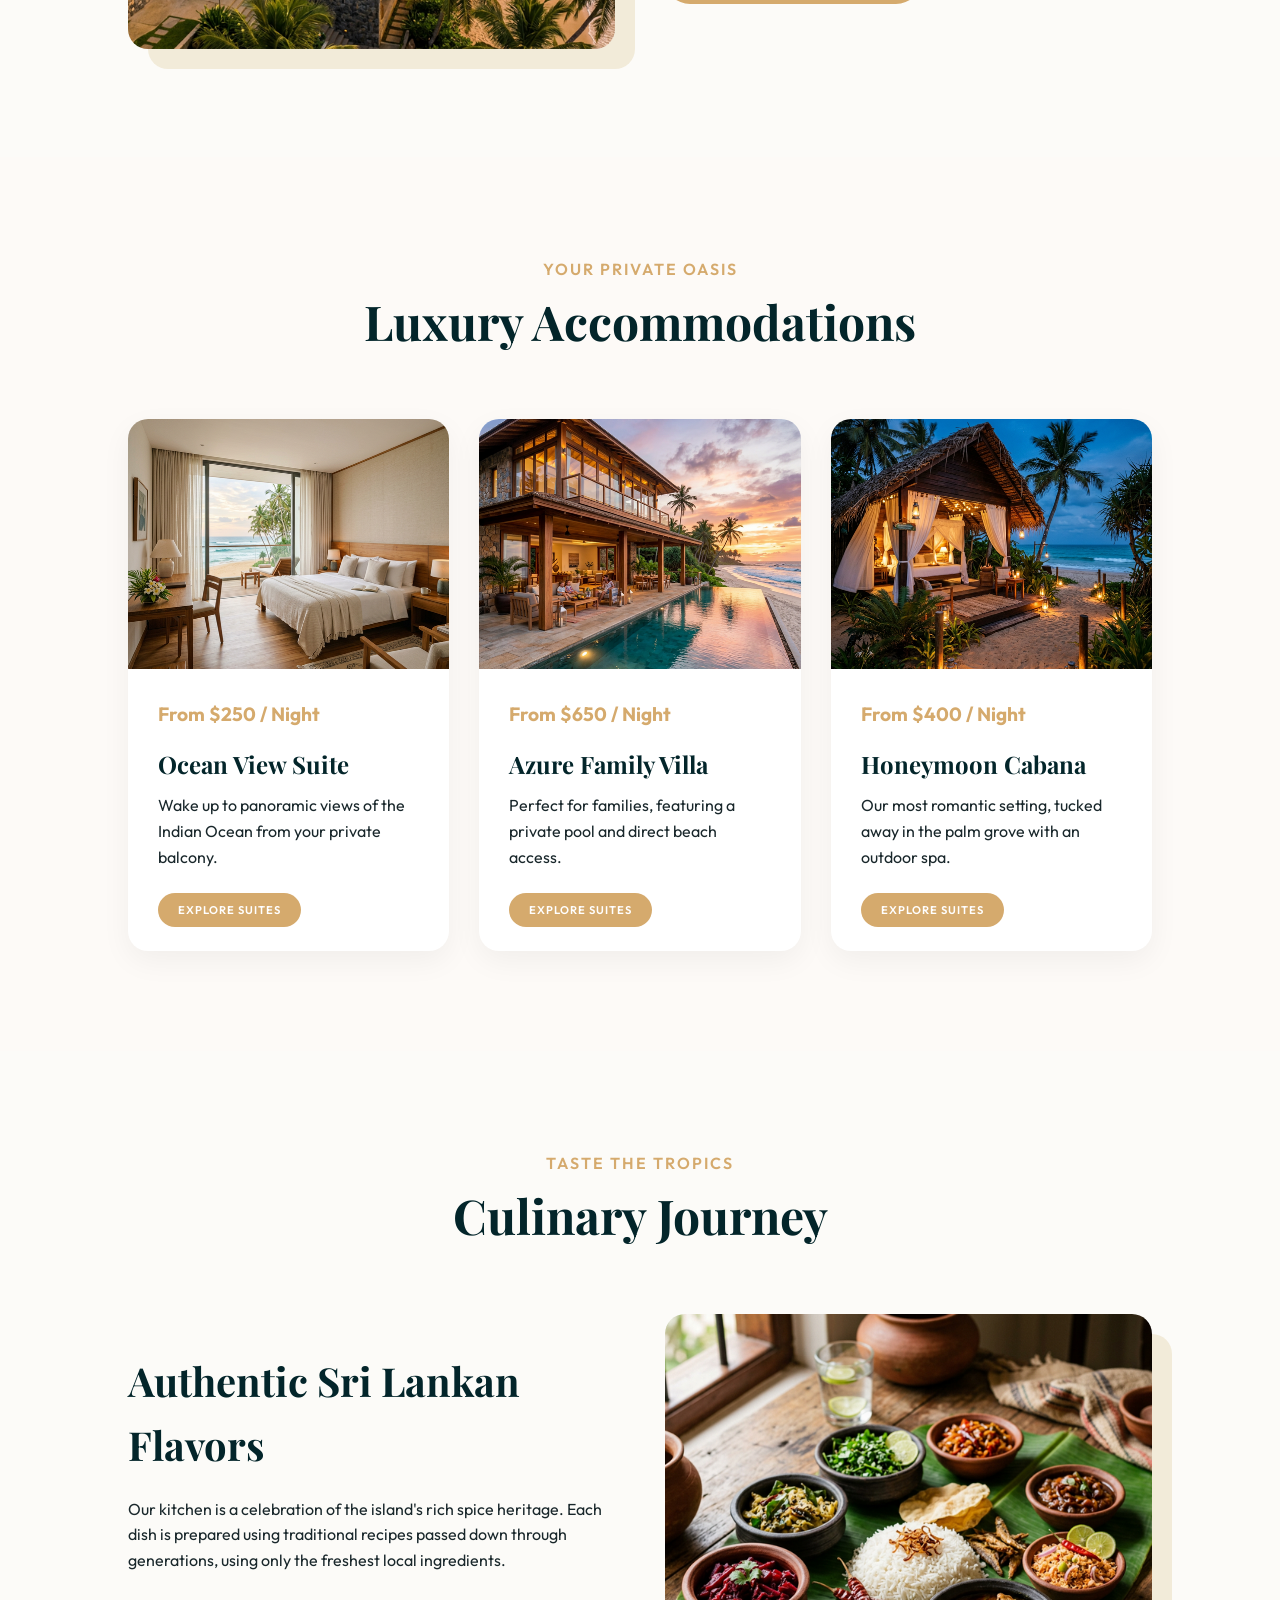
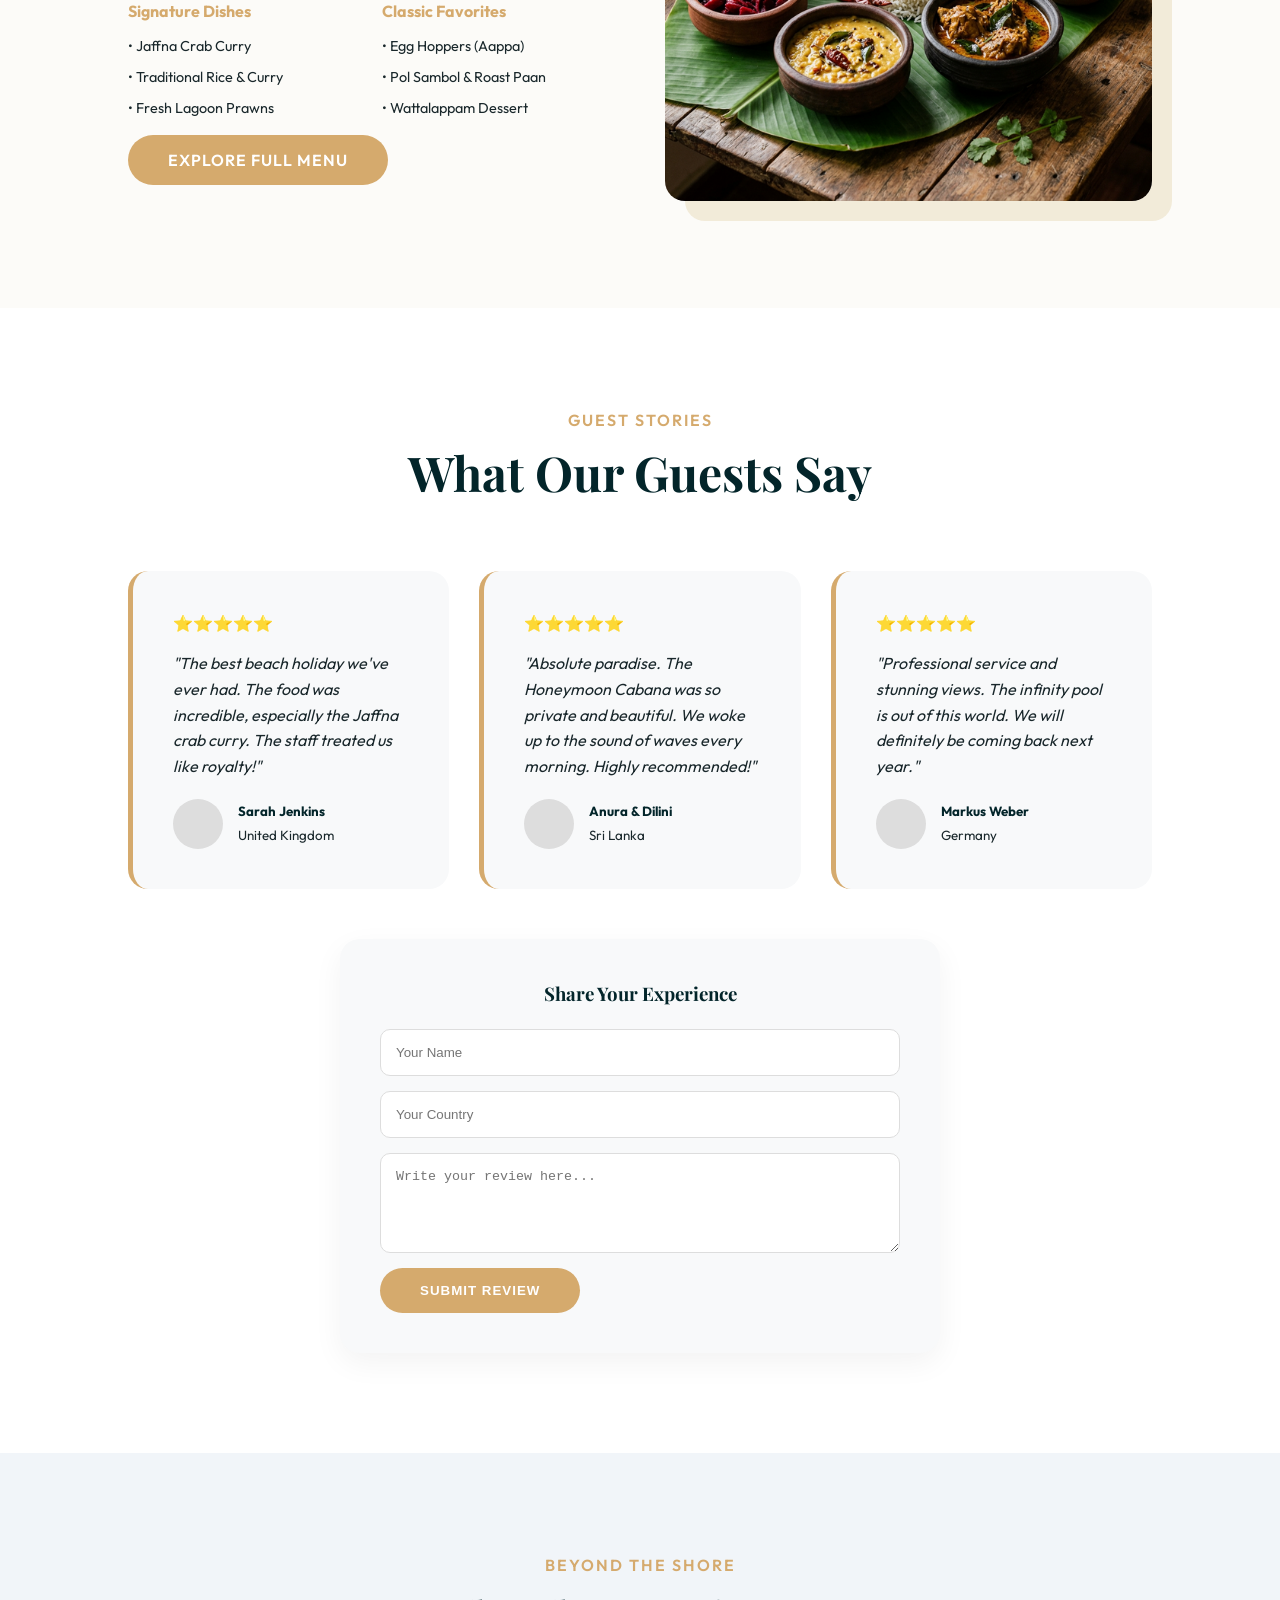
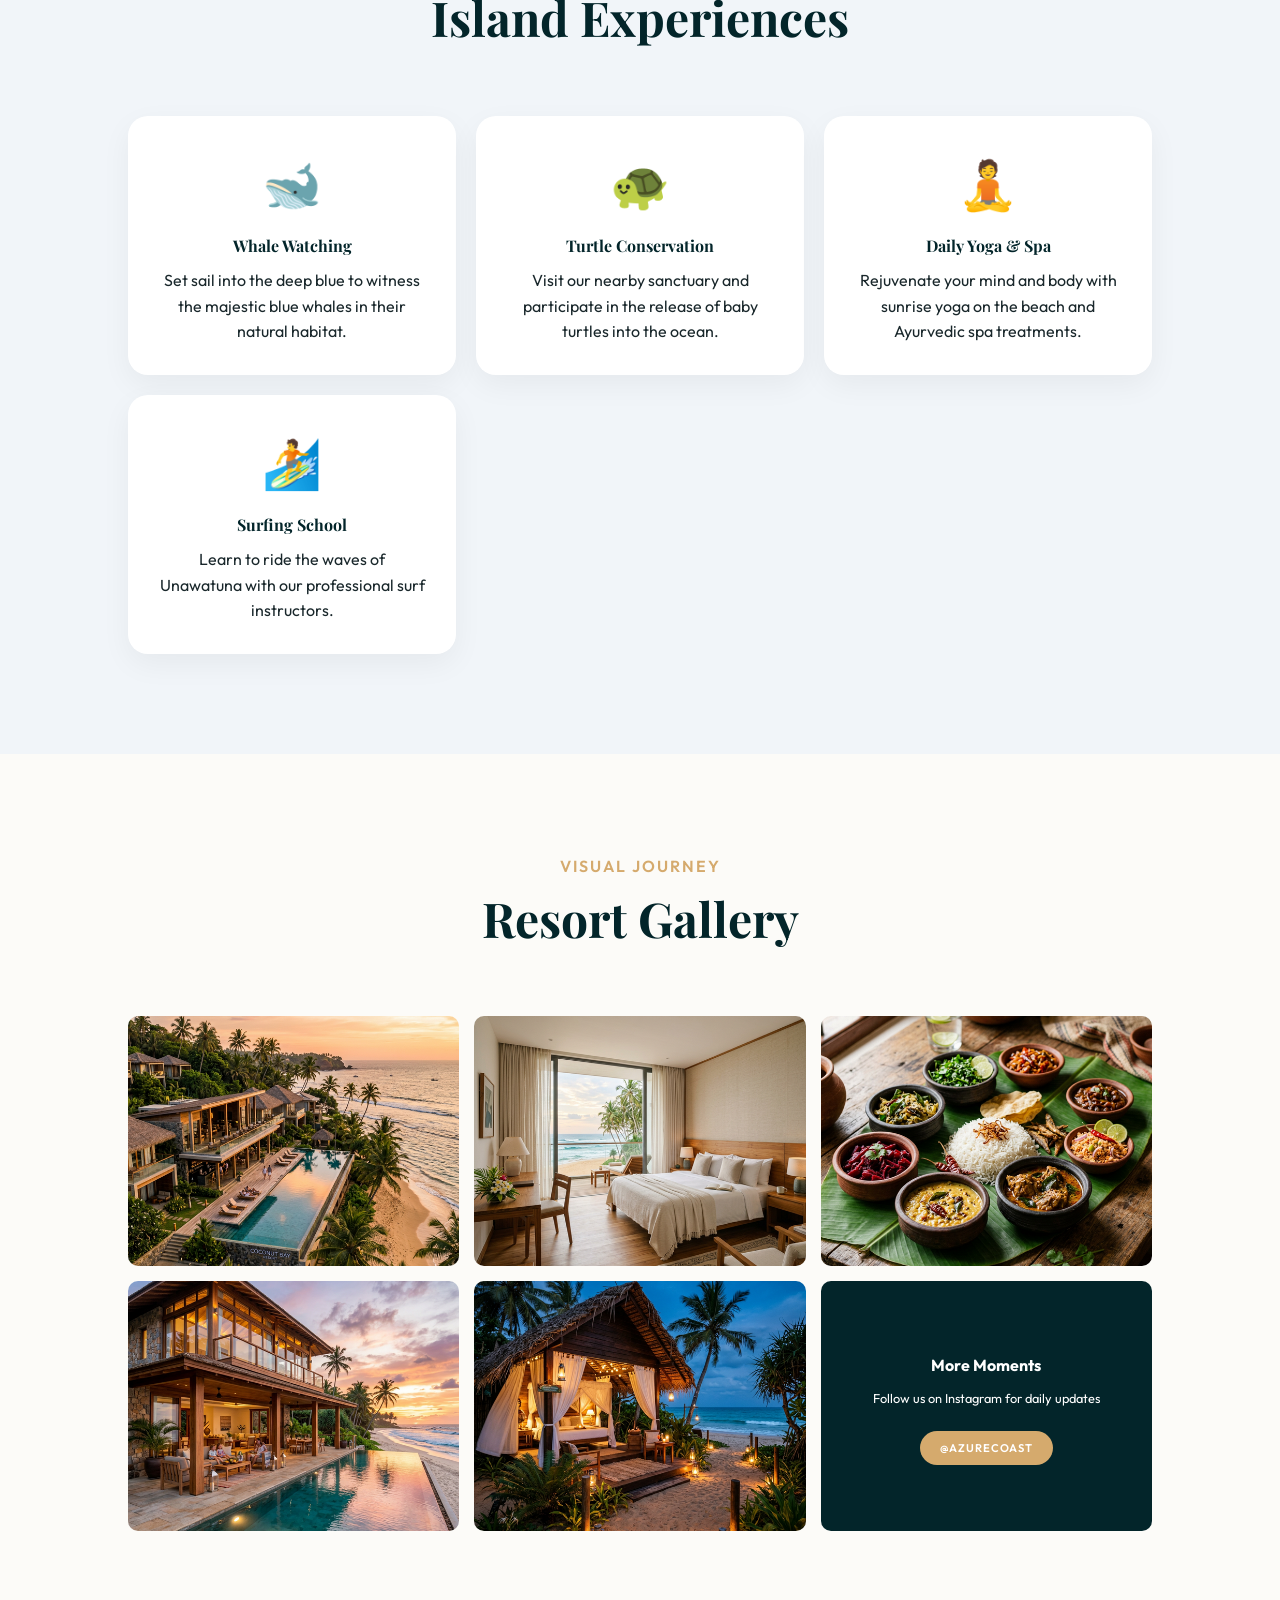
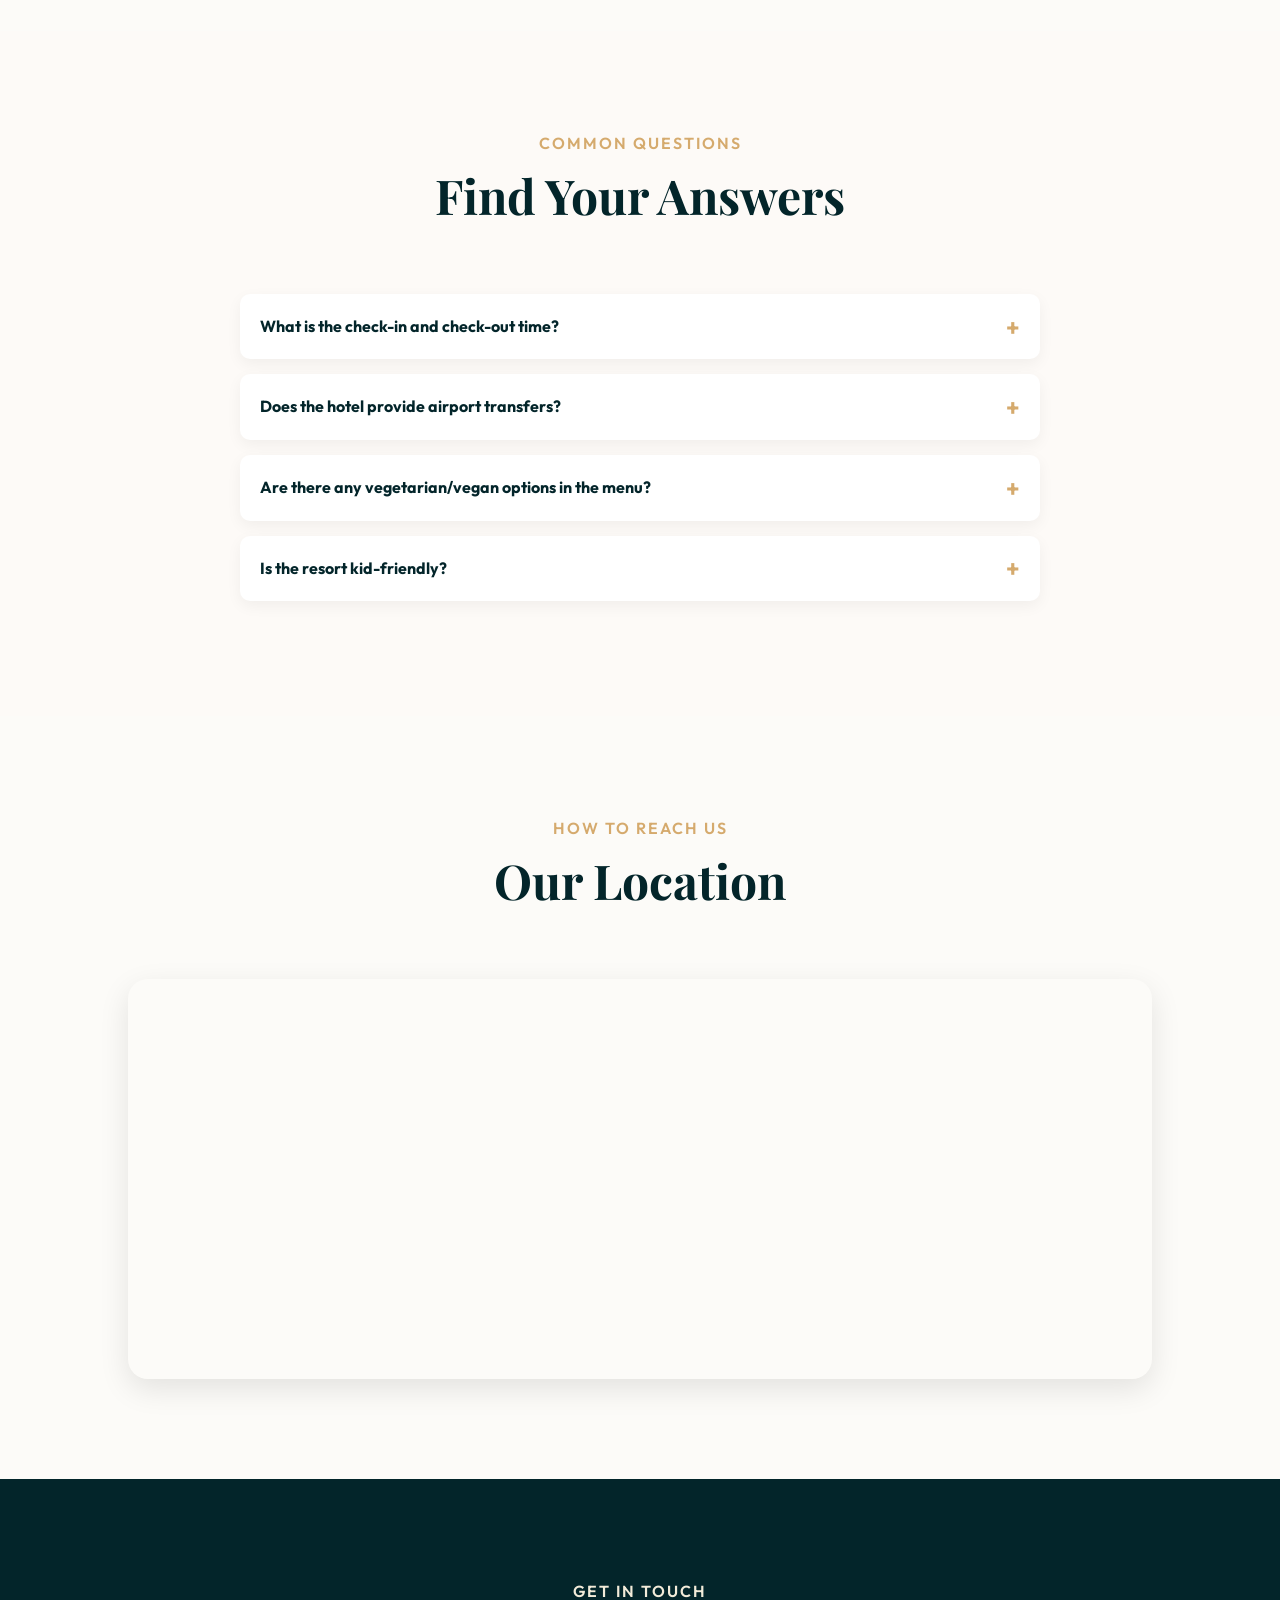
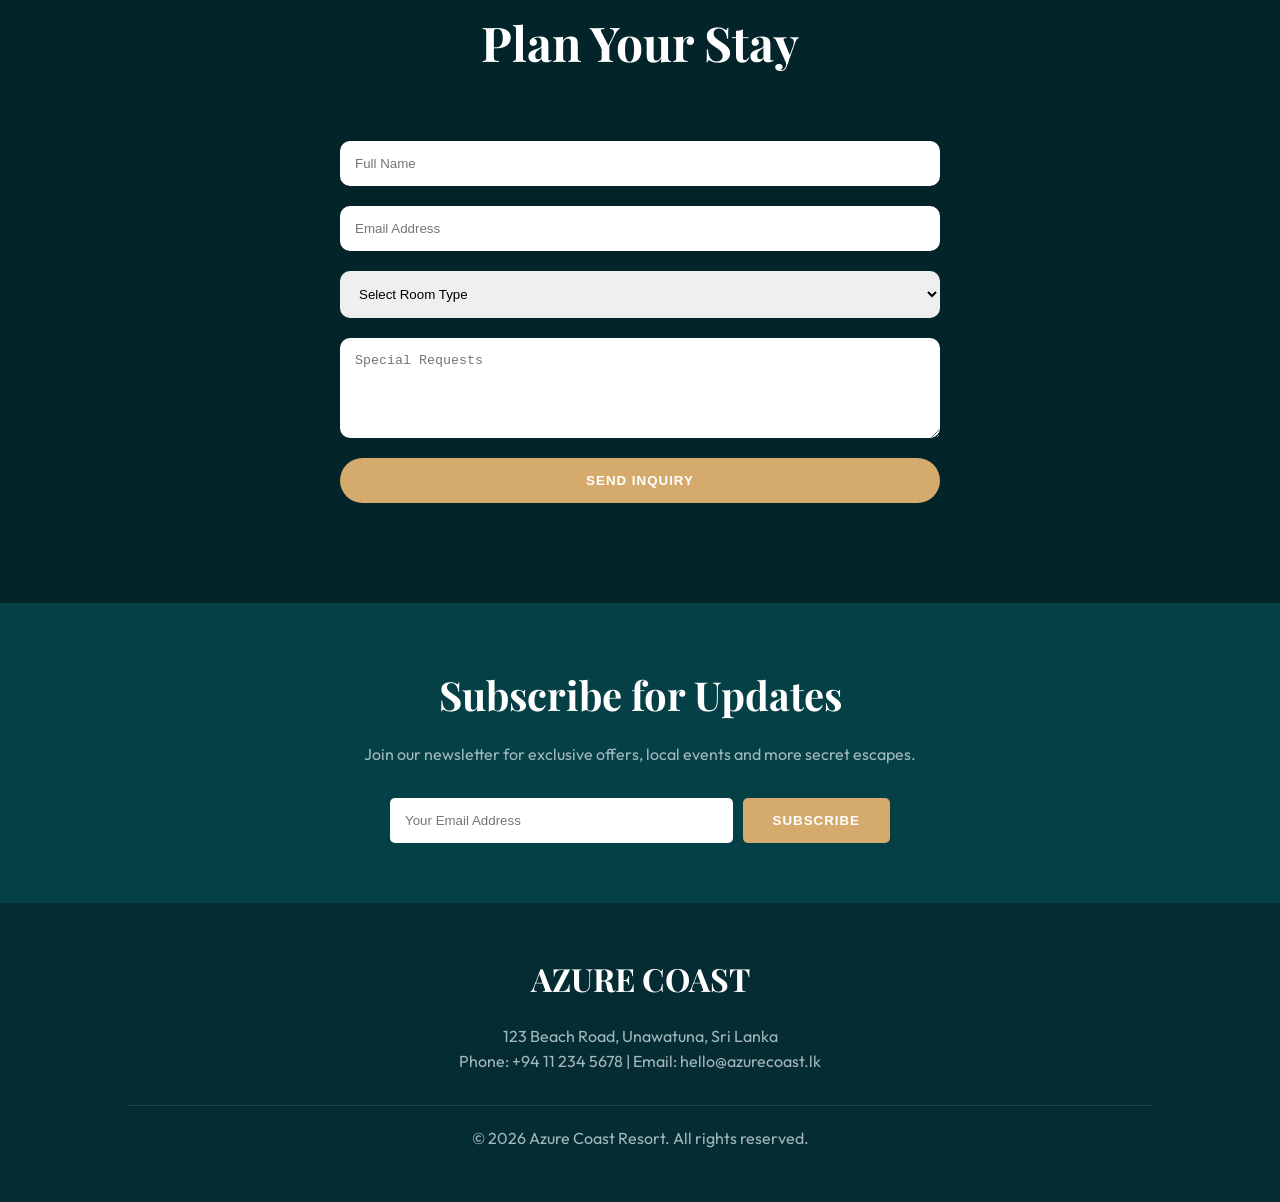
==== commit 9a7d8c6c: "Force cache refresh with new version" ====
--- a/target/classes/static/index.html
+++ b/target/classes/static/index.html
@@ -455,7 +455,7 @@
         <span>Chat with Us</span>
     </a>
 
-    <script src="js/index.js?v=2.0"></script>
+    <script src="js/index.js?v=3.0"></script>
 </body>
 
 </html>
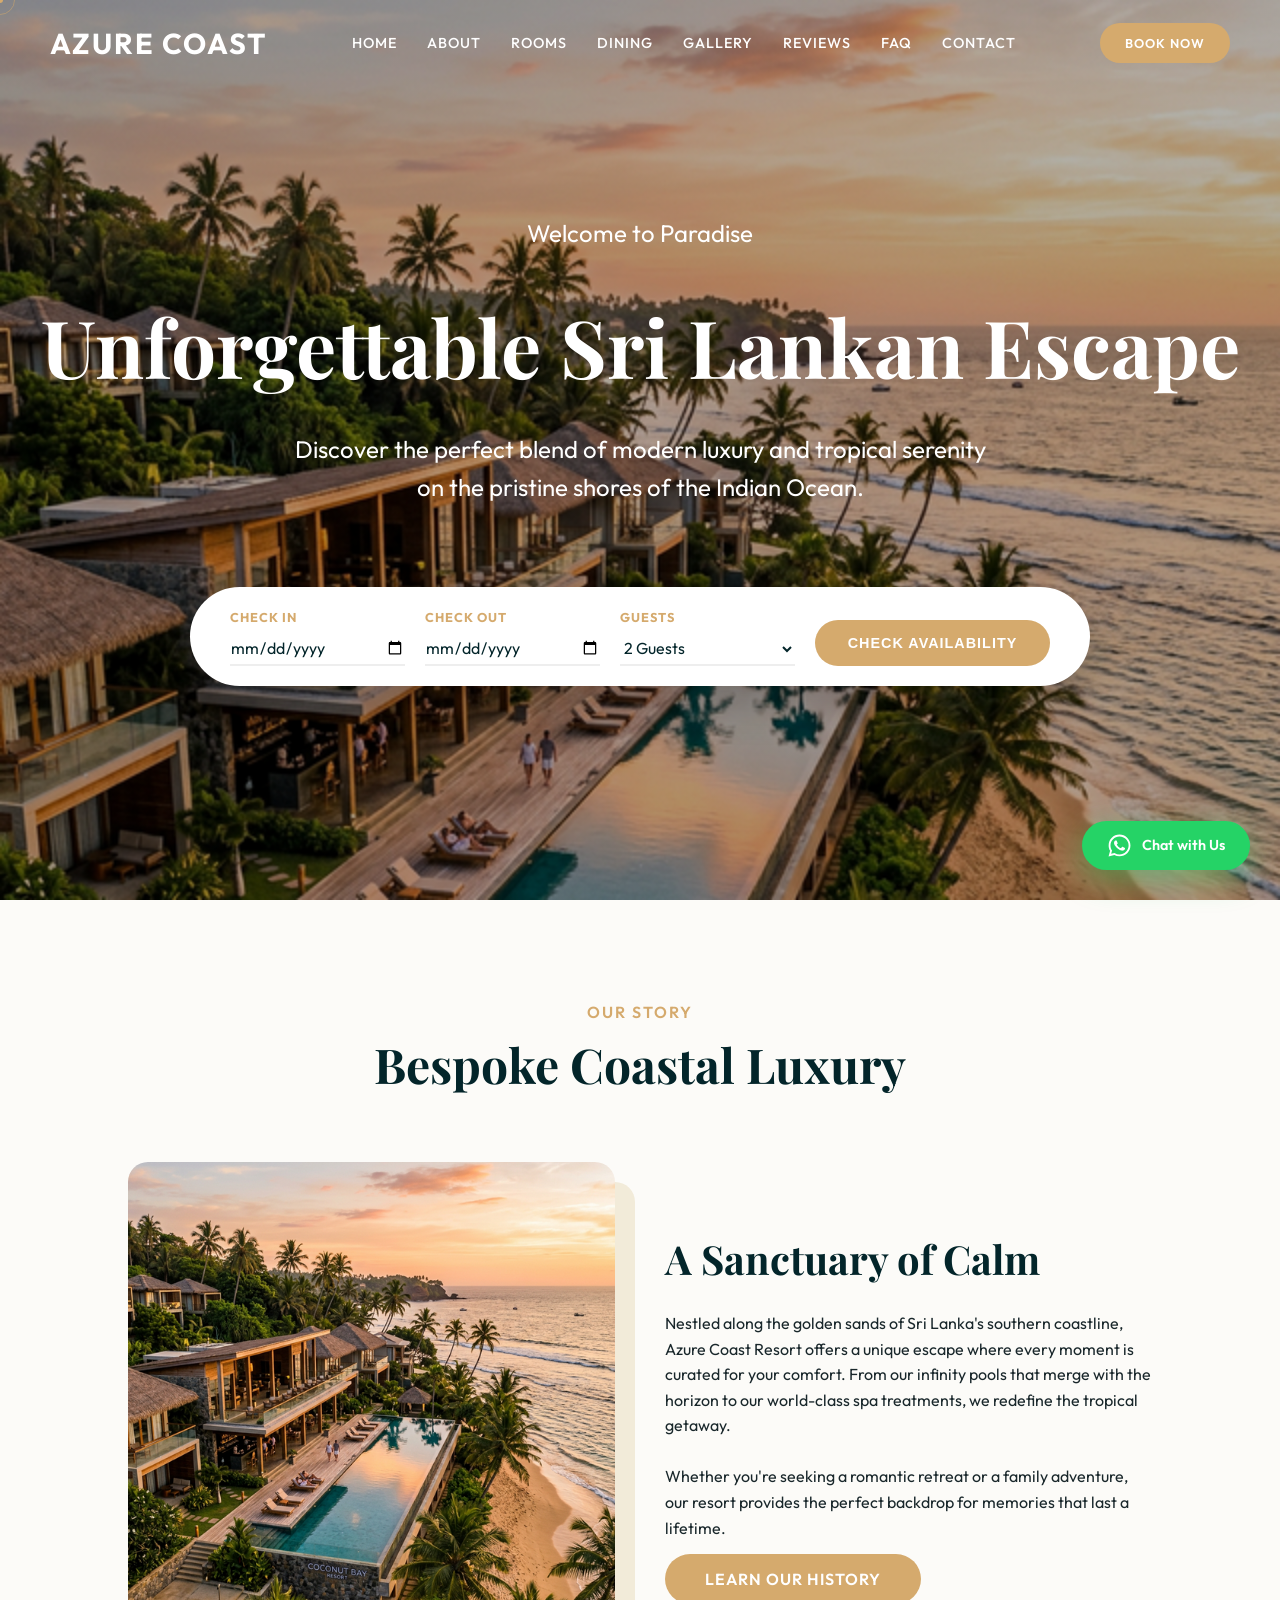
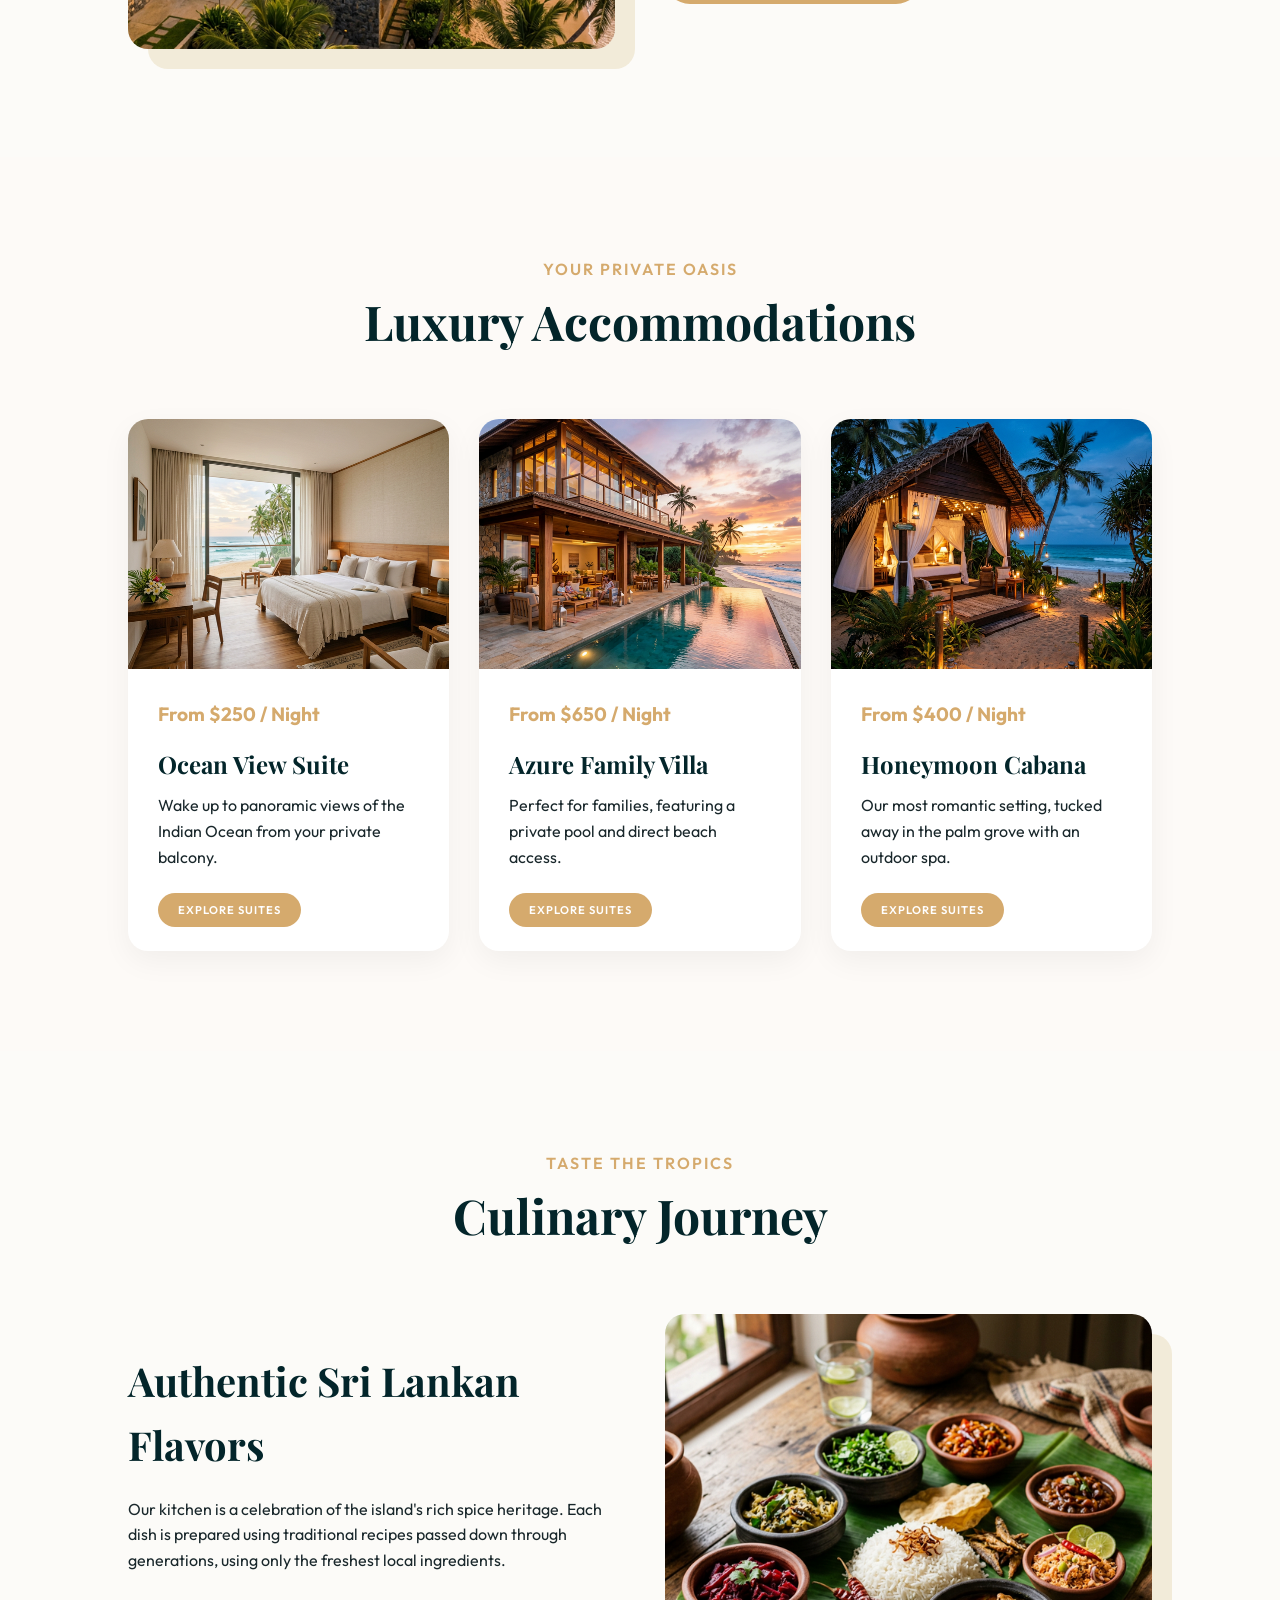
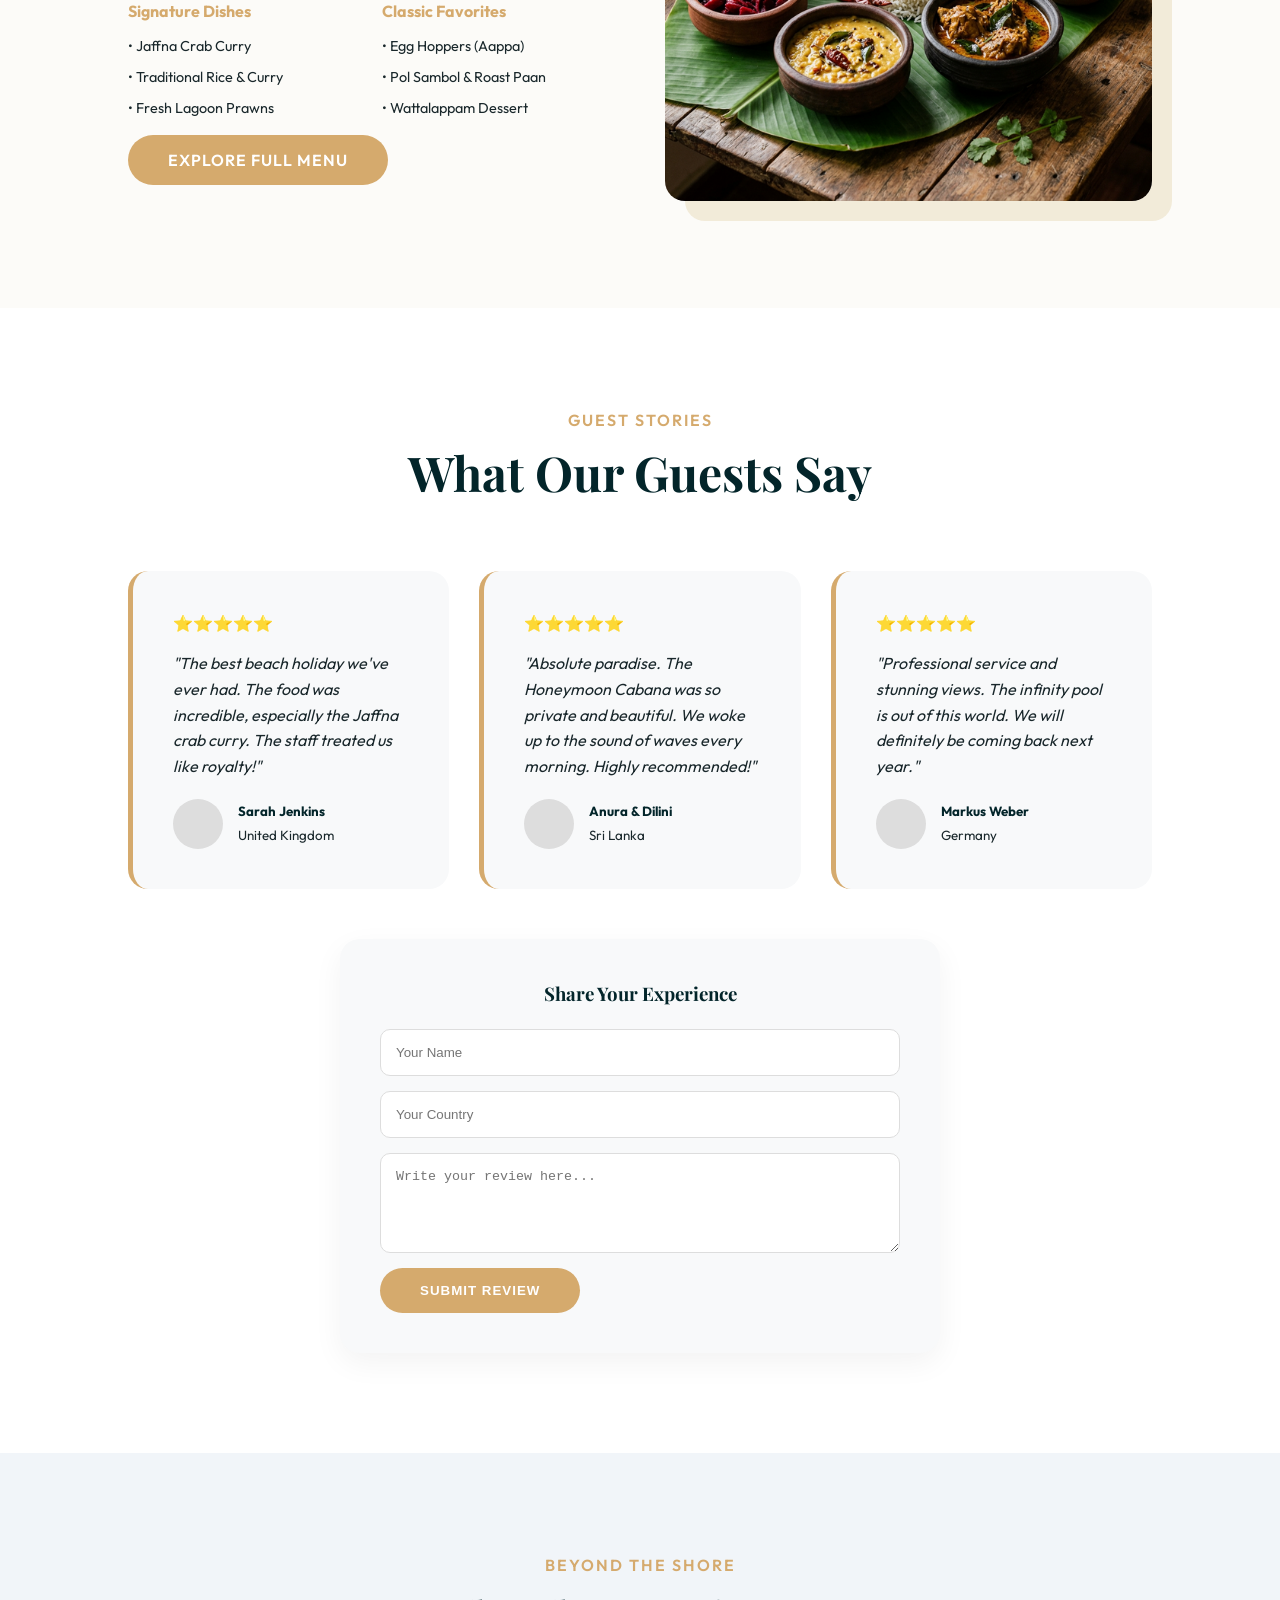
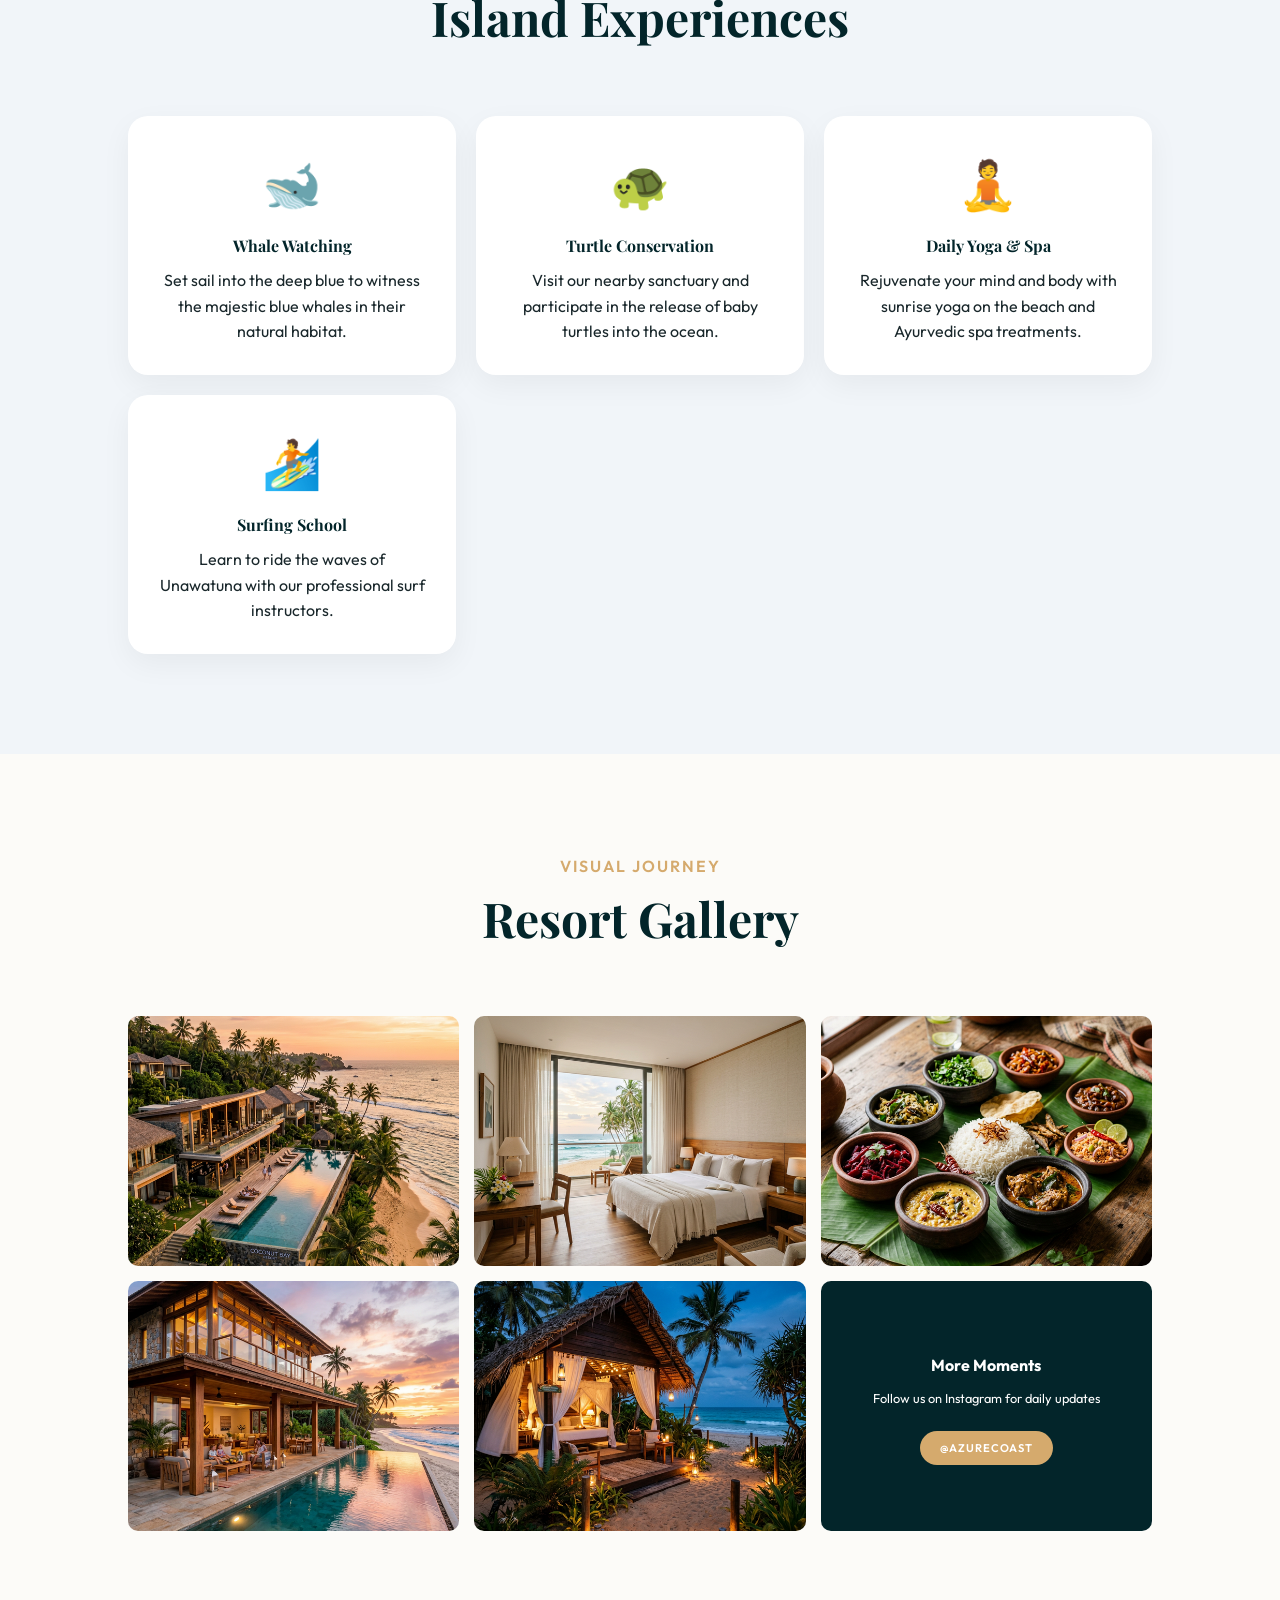
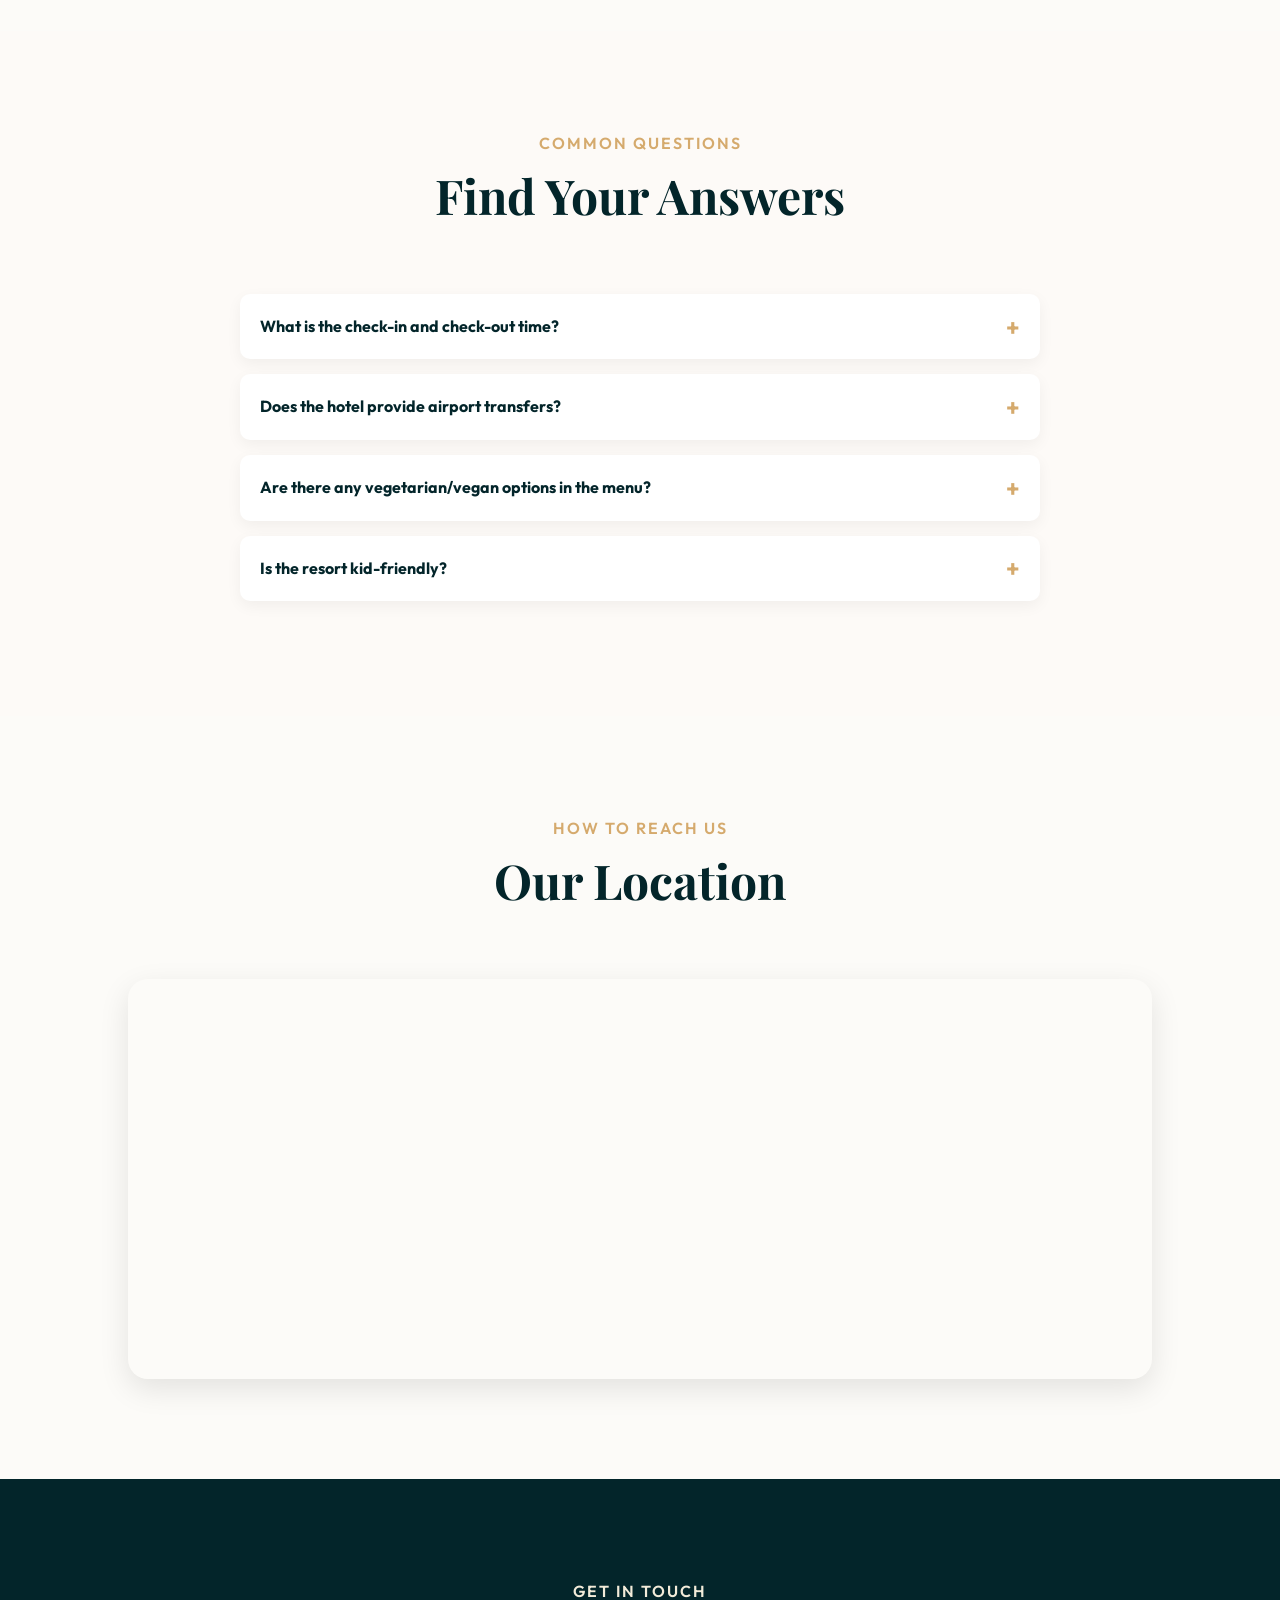
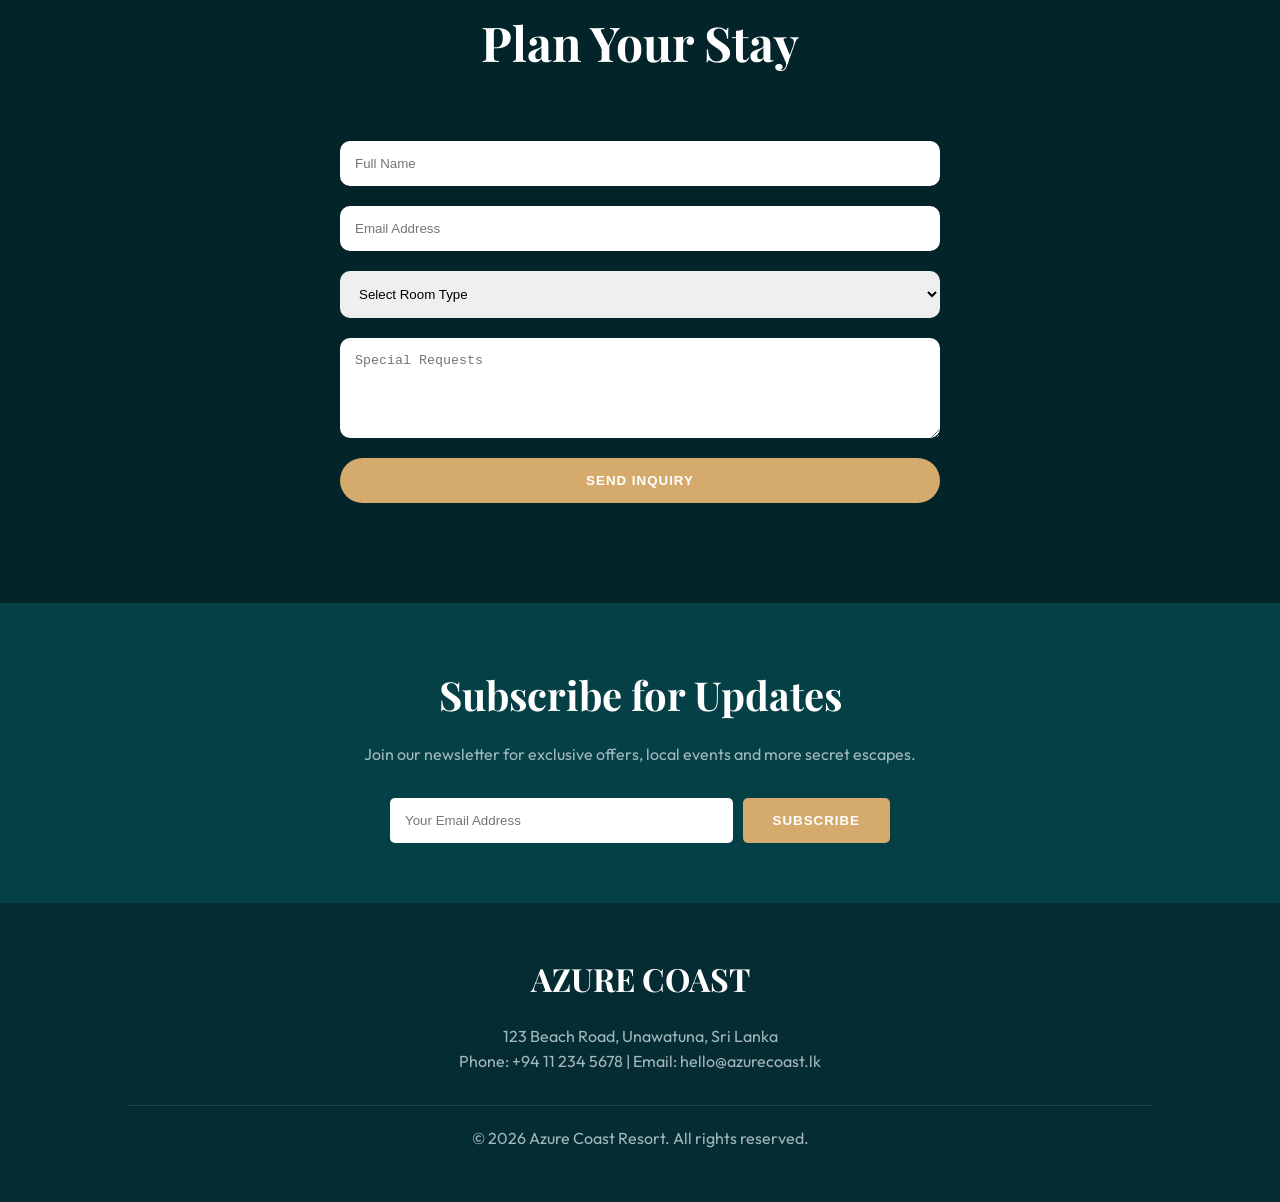
==== commit 740d9d6b: "Enhance mobile responsiveness and add premium booking widget" ====
--- a/target/classes/static/index.html
+++ b/target/classes/static/index.html
@@ -106,8 +106,29 @@
         <h1>Unforgettable Sri Lankan Escape</h1>
         <p>Discover the perfect blend of modern luxury and tropical serenity on the pristine shores of the Indian Ocean.
         </p>
-        <div class="hero-btns">
-            <a href="#about" class="btn btn-primary btn-pulse">Explore More</a>
+        <!-- Famous Hotel Feature: Quick Booking Widget -->
+        <div class="booking-widget-container">
+            <form class="booking-widget" onsubmit="event.preventDefault(); alert('Redirecting to booking engine...');">
+                <div class="booking-field">
+                    <label>Check In</label>
+                    <input type="date" required>
+                </div>
+                <div class="booking-field">
+                    <label>Check Out</label>
+                    <input type="date" required>
+                </div>
+                <div class="booking-field">
+                    <label>Guests</label>
+                    <select required>
+                        <option value="1">1 Guest</option>
+                        <option value="2" selected>2 Guests</option>
+                        <option value="3">3 Guests</option>
+                        <option value="4+">4+ Guests</option>
+                    </select>
+                </div>
+                <button type="submit" class="btn btn-primary" style="padding: 15px 30px; font-size: 0.9rem;">Check
+                    Availability</button>
+            </form>
         </div>
     </section>
 
--- a/target/classes/static/css/index.css
+++ b/target/classes/static/css/index.css
@@ -332,6 +332,10 @@
 @media (max-width: 768px) {
     .menu-btn {
         display: flex;
+    }
+
+    .nav-links.active~.menu-btn span {
+        background: var(--primary) !important;
     }
 
     .nav-links {
@@ -579,9 +583,86 @@
     }
 }
 
+/* --- Premium Booking Widget Add-on --- */
+.booking-widget-container {
+    background: white;
+    padding: 20px 40px;
+    border-radius: 50px;
+    box-shadow: 0 20px 40px rgba(0, 0, 0, 0.2);
+    margin-top: 50px;
+    animation: fadeInUp 1s forwards 1s;
+    opacity: 0;
+    transform: translateY(30px);
+    width: 100%;
+    max-width: 900px;
+    z-index: 10;
+}
+
+.booking-widget {
+    display: flex;
+    justify-content: space-between;
+    align-items: flex-end;
+    flex-wrap: wrap;
+    gap: 20px;
+}
+
+.booking-field {
+    display: flex;
+    flex-direction: column;
+    text-align: left;
+    flex: 1;
+    min-width: 150px;
+}
+
+.booking-field label {
+    font-size: 0.8rem;
+    color: var(--secondary);
+    font-weight: 700;
+    text-transform: uppercase;
+    letter-spacing: 1px;
+    margin-bottom: 5px;
+}
+
+.booking-field input,
+.booking-field select {
+    border: none;
+    border-bottom: 2px solid #eee;
+    padding: 5px 0;
+    font-size: 1rem;
+    font-family: 'Outfit', sans-serif;
+    color: var(--primary);
+    background: transparent;
+    outline: none;
+    transition: var(--transition);
+}
+
+.booking-field input:focus,
+.booking-field select:focus {
+    border-bottom-color: var(--secondary);
+}
+
+.booking-widget button {
+    flex: 1;
+    min-width: 200px;
+}
+
+@media (max-width: 768px) {
+    .booking-widget-container {
+        border-radius: 20px;
+        padding: 20px;
+        margin-top: 30px;
+    }
+
+    .booking-field {
+        min-width: 100%;
+    }
+
+    .booking-widget button {
+        width: 100%;
+    }
+}
+
 /* --- Advanced Animations --- */
-
-/* Keyframes */
 @keyframes fadeInUp {
     from {
         opacity: 0;
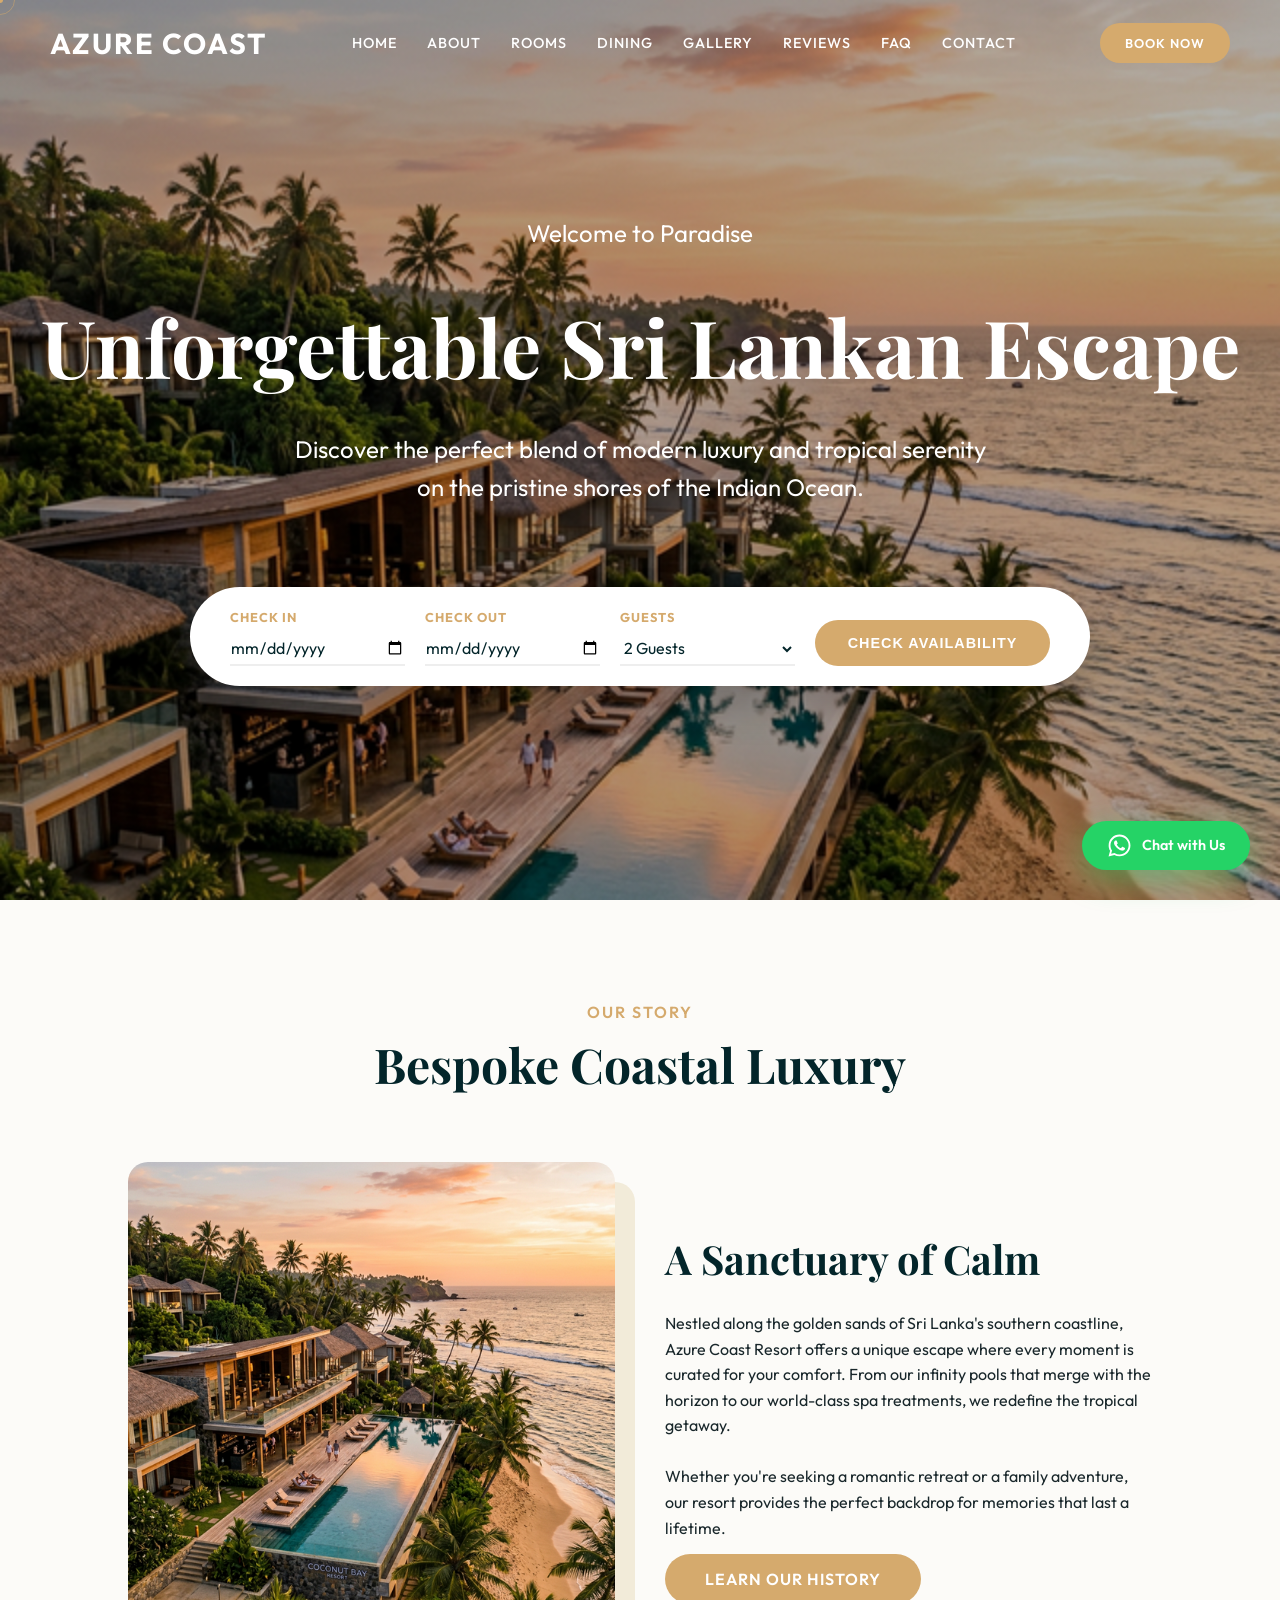
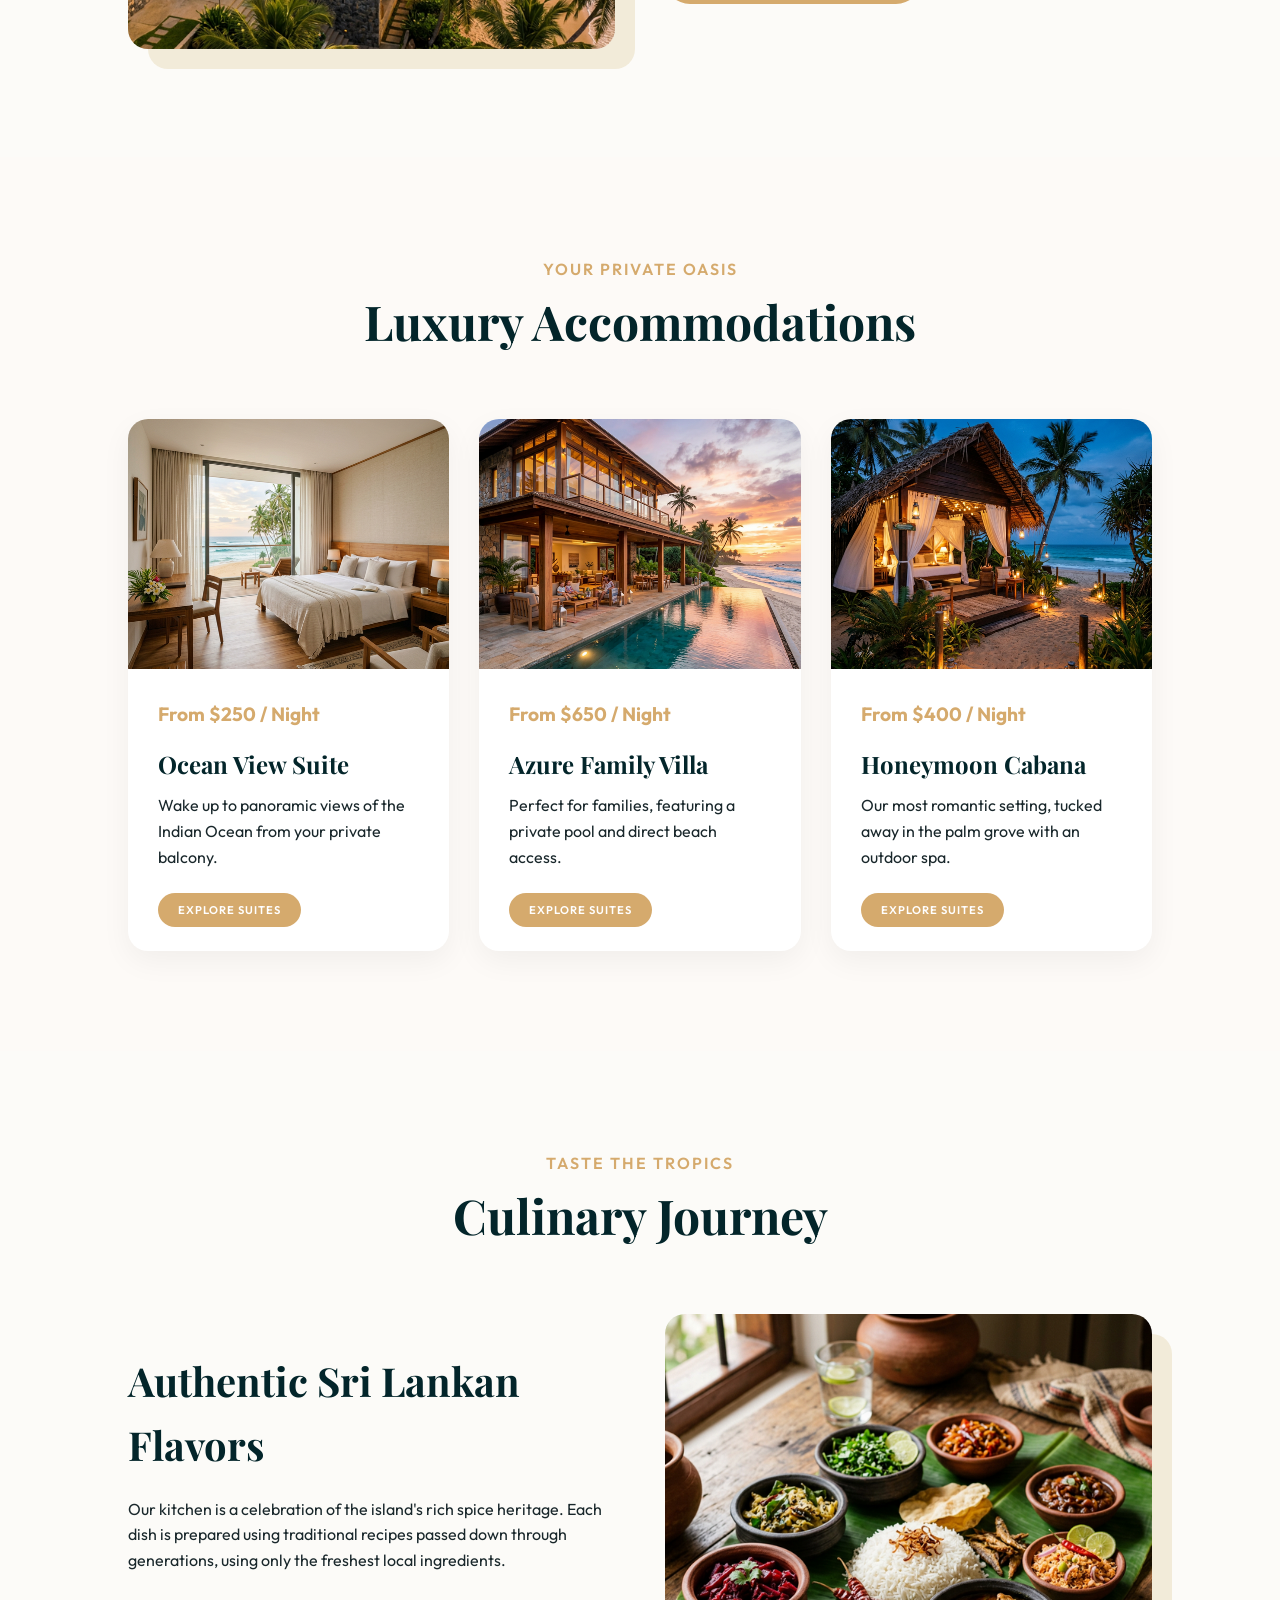
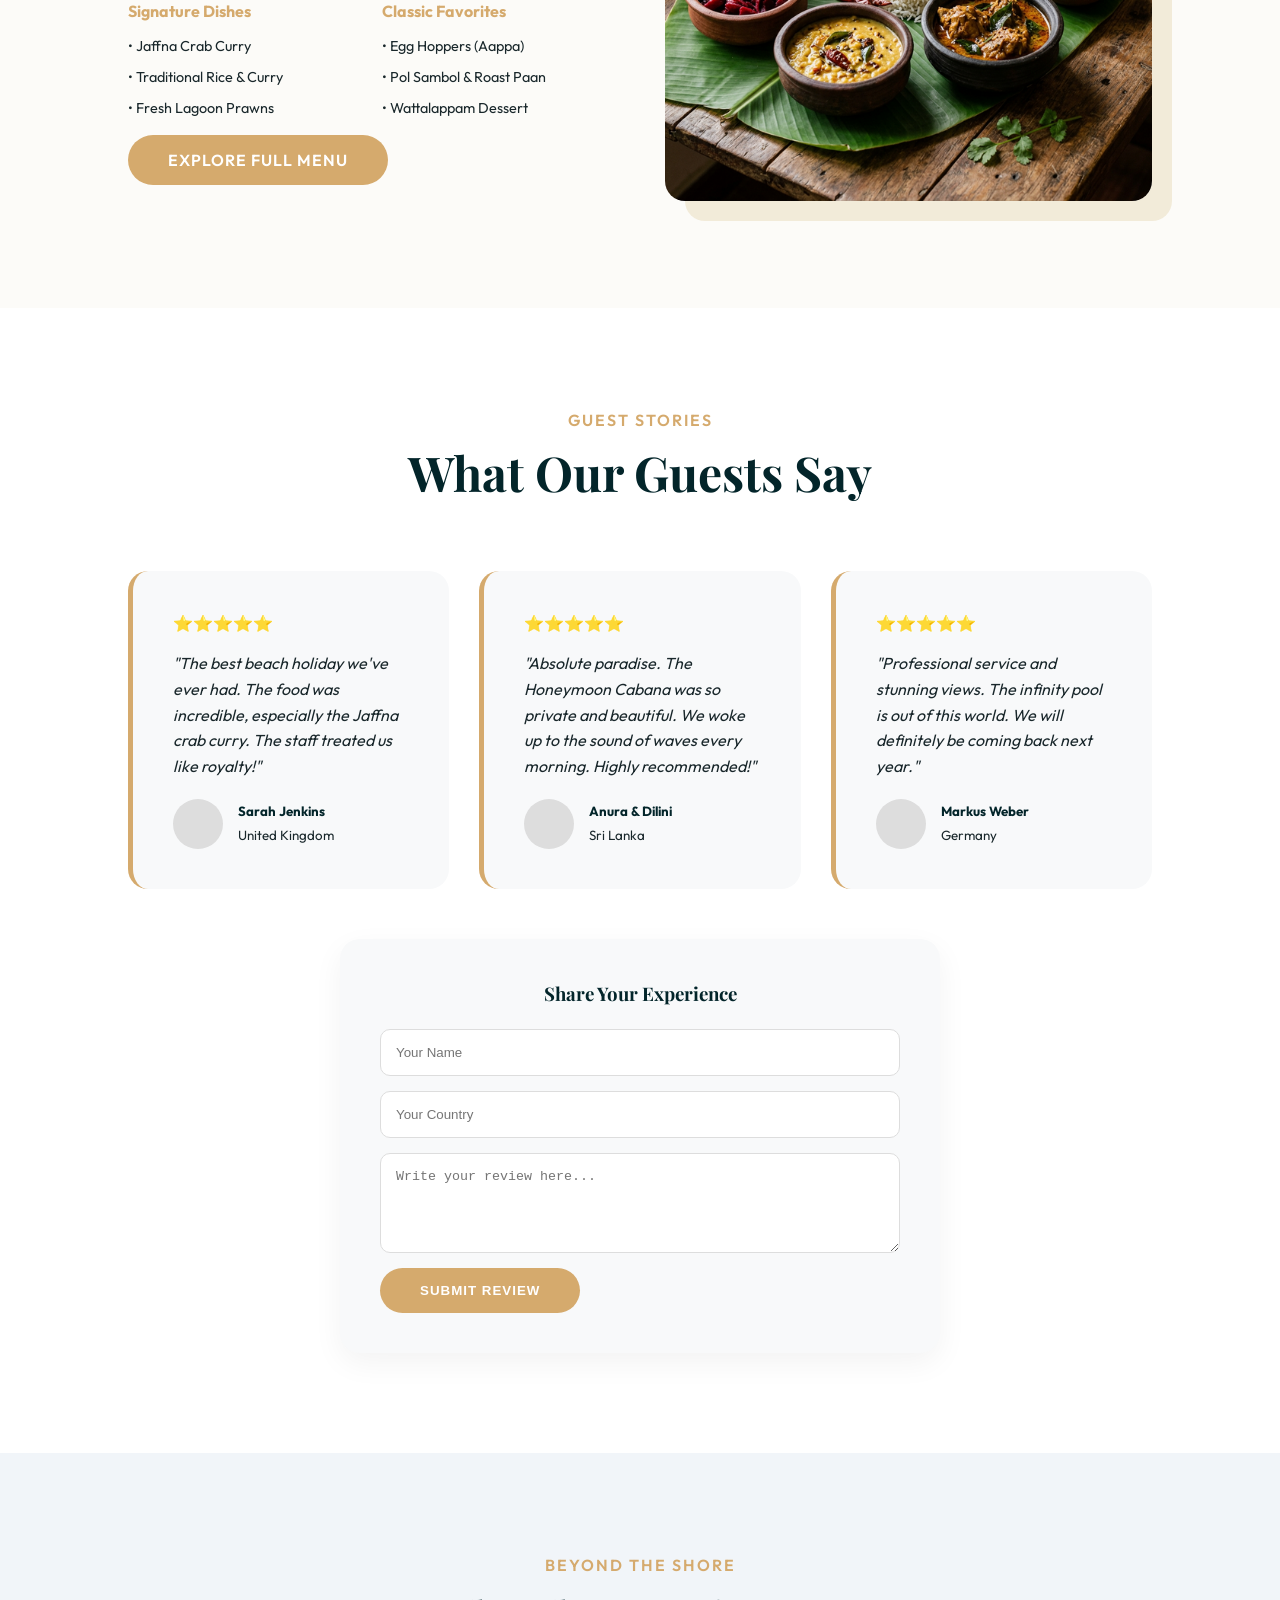
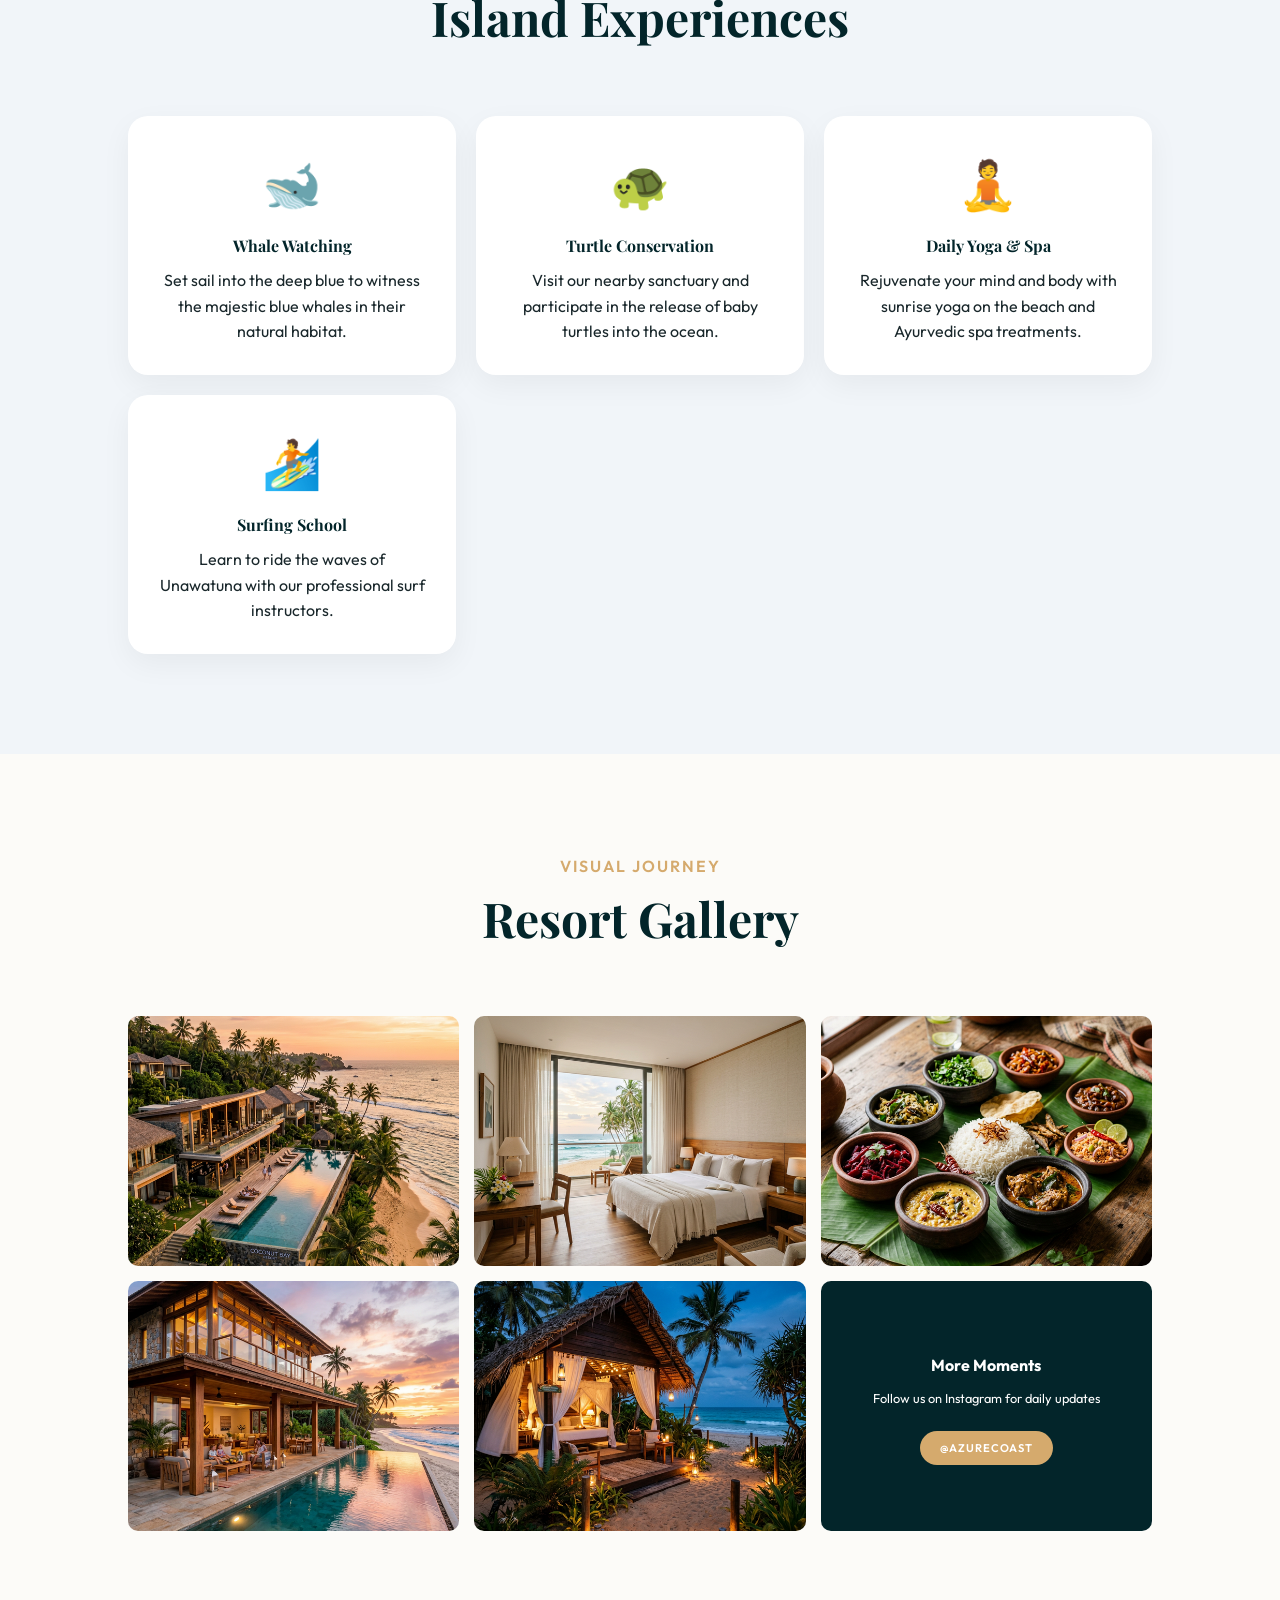
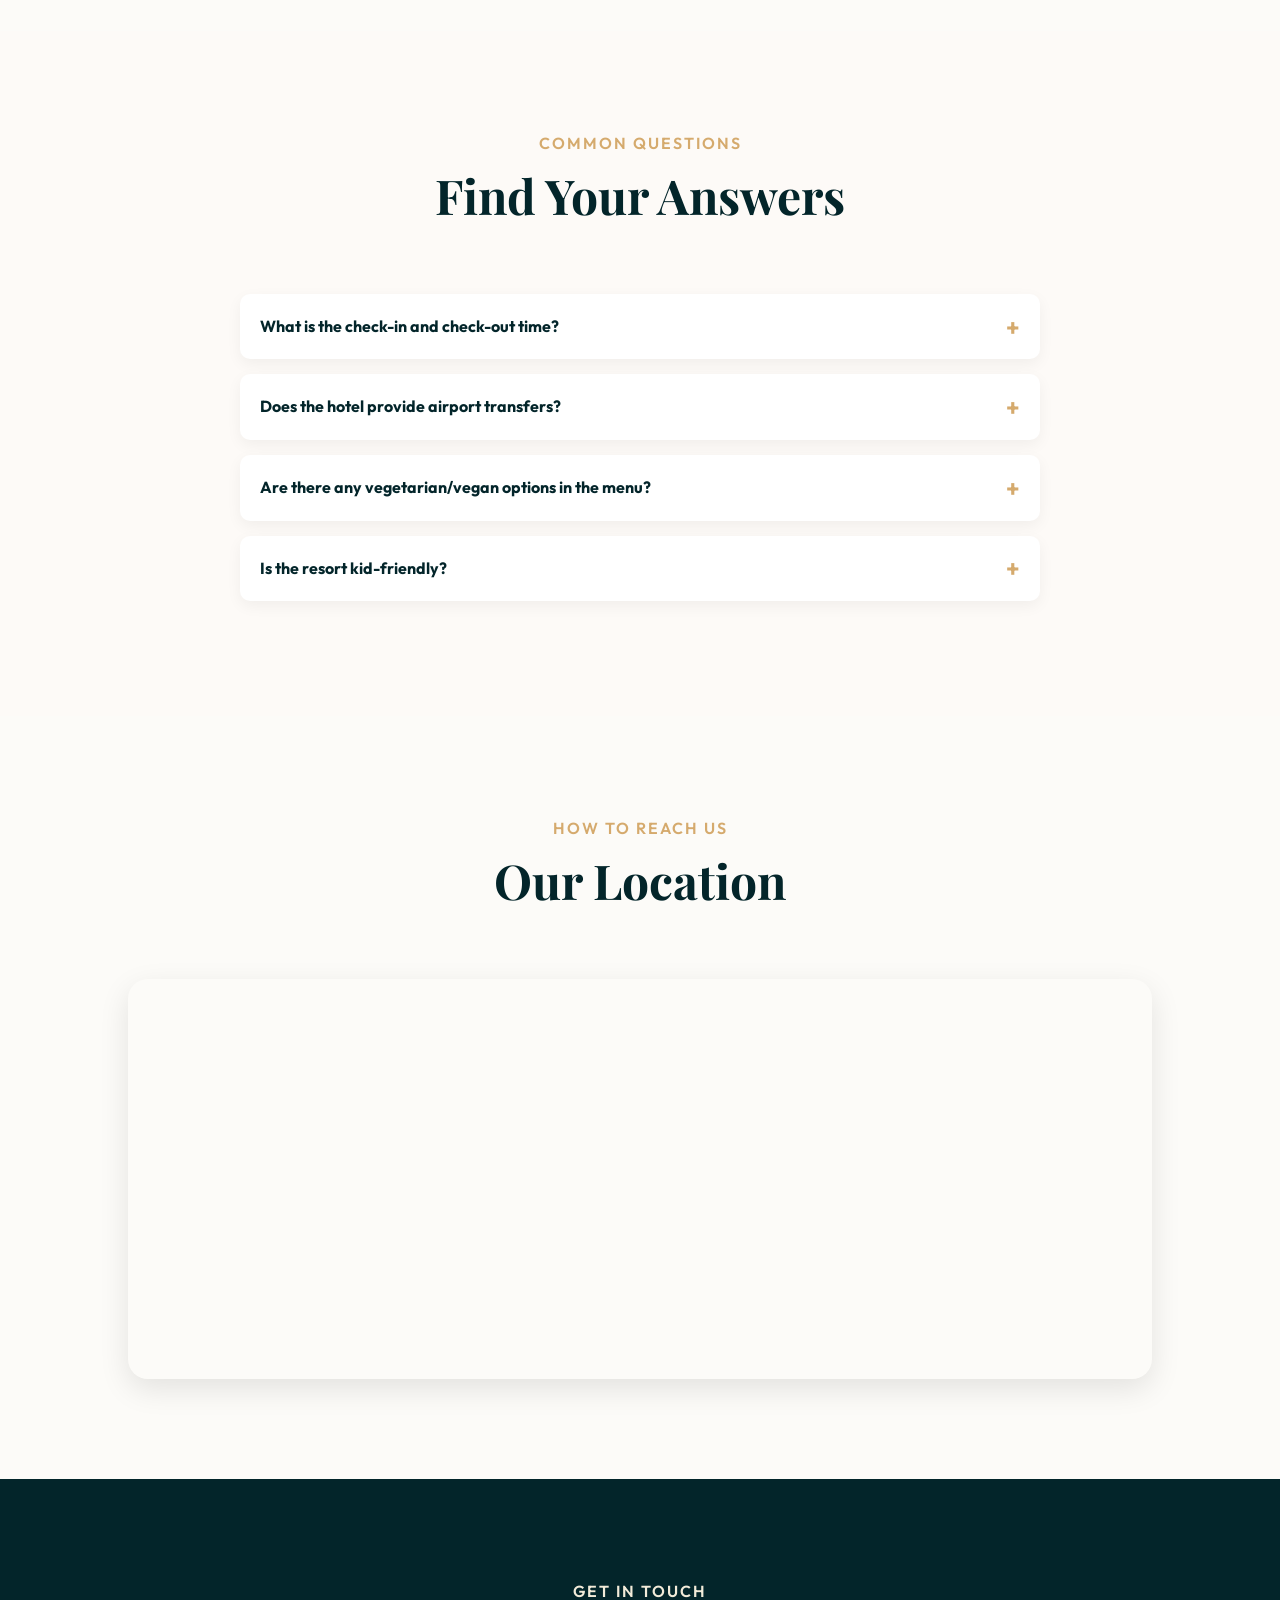
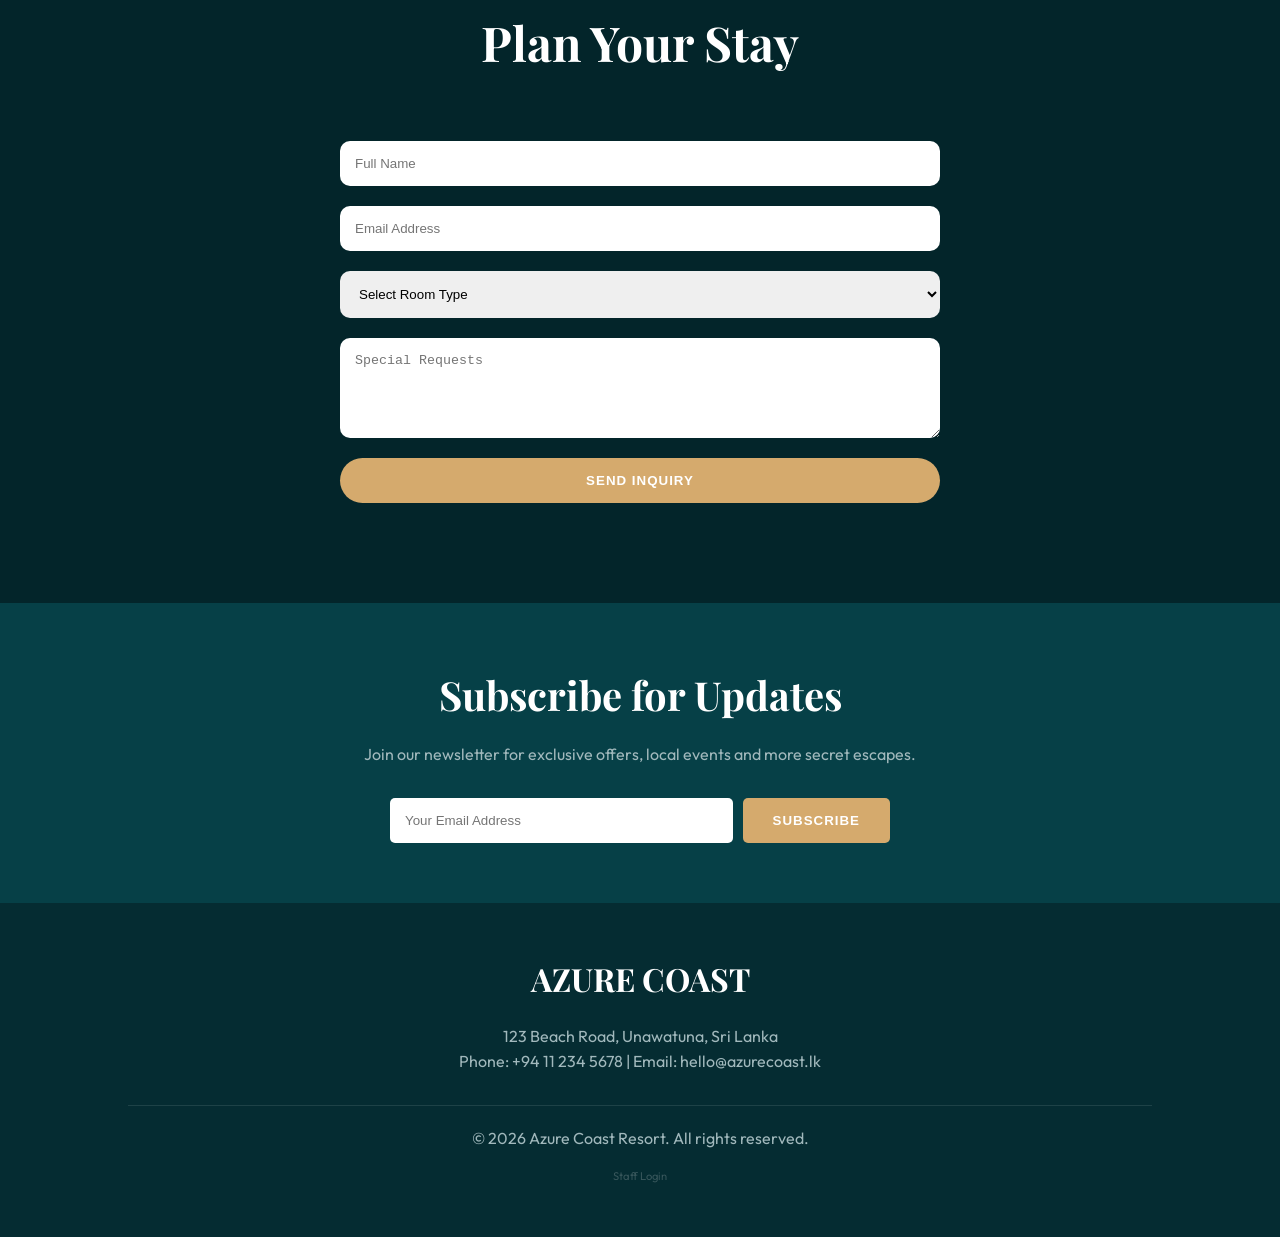
==== commit 20500adb: "Integrated unified login system and admin dashboard protection" ====
--- a/target/classes/static/index.html
+++ b/target/classes/static/index.html
@@ -464,6 +464,8 @@
         <p>Phone: +94 11 234 5678 | Email: hello@azurecoast.lk</p>
         <div style="margin-top: 30px; border-top: 1px solid rgba(255,255,255,0.1); padding-top: 20px;">
             <p>&copy; 2026 Azure Coast Resort. All rights reserved.</p>
+            <p style="margin-top: 10px;"><a href="/admin"
+                    style="color: rgba(255,255,255,0.2); text-decoration: none; font-size: 0.7rem;">Staff Login</a></p>
         </div>
     </footer>
 
--- a/target/classes/static/css/index.css
+++ b/target/classes/static/css/index.css
@@ -371,7 +371,13 @@
     }
 
     .hero {
-        padding: 0 15px;
+        padding-top: 150px !important;
+        padding-bottom: 80px !important;
+        padding-left: 15px !important;
+        padding-right: 15px !important;
+        min-height: 100vh;
+        height: auto !important;
+        justify-content: flex-start !important;
     }
 
     .hero h1 {
